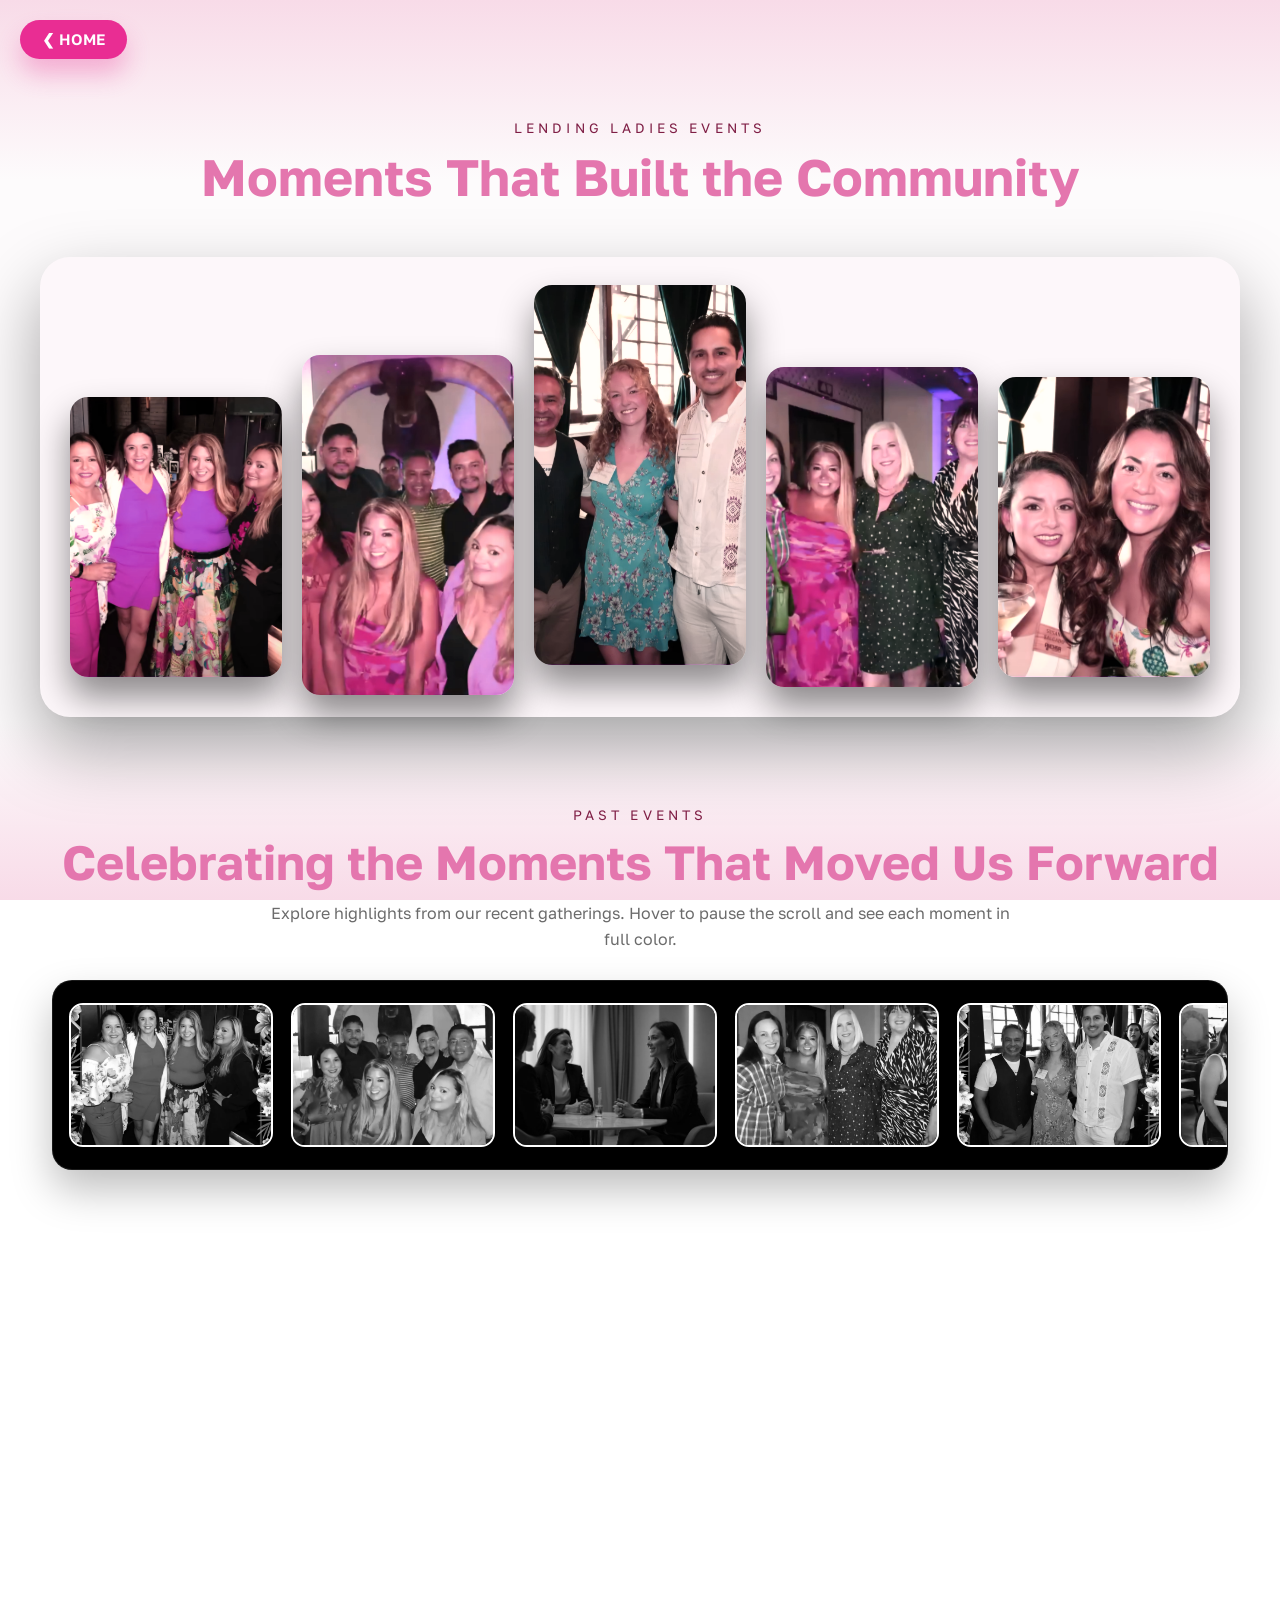
==== lending-ladies-events.html @ 07a5f084 "Actualizacion seccion tabs, logos, past events" ====
<!DOCTYPE html>
<html lang="en">
<head>
    <meta charset="UTF-8">
    <meta name="viewport" content="width=device-width, initial-scale=1.0">
    <title>Lending Ladies Events | Lending Ladies TX</title>
    <link rel="stylesheet" href="lending-ladies-events.css">
</head>
<body>
    <a href="index.html" class="back-to-home">&#10094; HOME</a>

    <main class="events-page">
        <section class="events-collage-section">
            <div class="events-collage-header">
                <p class="events-eyebrow">LENDING LADIES EVENTS</p>
                <h1>Moments That Built the Community</h1>
            </div>
            <div class="events-collage-grid">
                <figure class="collage-item">
                    <img src="img/Havana - Ima 1.jpeg" alt="Past event moment 1">
                </figure>
                <figure class="collage-item">
                    <img src="img/skyline - ima 1.jpeg" alt="Past event moment 2">
                </figure>
                <figure class="collage-item">
                    <img src="img/Havana - Ima 2.jpeg" alt="Past event moment 3">
                </figure>
                <figure class="collage-item">
                    <img src="img/skyline - ima 2.jpeg" alt="Past event moment 4">
                </figure>
                <figure class="collage-item">
                    <img src="img/Havana - Ima 3.jpeg" alt="Past event moment 5">
                </figure>
            </div>
        </section>

        <section class="past-events-section">
            <div class="past-events-header">
                <p class="events-eyebrow">PAST EVENTS</p>
                <h2>Celebrating the Moments That Moved Us Forward</h2>
                <p class="past-events-subtitle">Explore highlights from our recent gatherings. Hover to pause the scroll and see each moment in full color.</p>
            </div>
            <div class="past-events-marquee" aria-label="Past event photos">
                <div class="past-events-track-wrap">
                    <div class="past-events-track">
                        <button class="past-event-thumb" type="button" aria-expanded="false" aria-controls="past-event-details" data-title="Havana Nights" data-date="July 16, 2025 • Houston, TX" data-summary="A vibrant evening of live music, curated cocktails, and candid conversations about career growth in commercial lending." data-gallery="img/Havana - Ima 1.jpeg|img/Havana - Ima 2.jpeg|img/Havana - Ima 3.jpeg" data-alt="Havana Nights photo">
                            <img src="img/Havana - Ima 1.jpeg" alt="Havana Nights">
                        </button>
                    <button class="past-event-thumb" type="button" aria-expanded="false" aria-controls="past-event-details" data-title="Skyline Soirée" data-date="September 10, 2025 • Houston, TX" data-summary="Rooftop networking at the Esperson Speakeasy featuring bold conversations about financing innovation and resilient leadership." data-gallery="img/skyline - ima 1.jpeg|img/skyline - ima 2.jpeg|img/skyline - ima 3.jpeg" data-alt="Skyline Soiree photo">
                        <img src="img/skyline - ima 1.jpeg" alt="Skyline Soirée">
                    </button>
                    <button class="past-event-thumb" type="button" aria-expanded="false" aria-controls="past-event-details" data-title="Signature Networking" data-date="March 22, 2025 • Austin, TX" data-summary="A signature mixer that connected lenders, bankers, and real estate leaders in an intimate setting." data-gallery="img/networking-event-BP4hZBoG.jpg|img/Havana - Ima 2.jpeg|img/skyline - ima 3.jpeg" data-alt="Signature Networking photo">
                        <img src="img/networking-event-BP4hZBoG.jpg" alt="Signature Networking">
                    </button>
                    <button class="past-event-thumb" type="button" aria-expanded="false" aria-controls="past-event-details" data-title="Power Lunch" data-date="February 8, 2025 • San Antonio, TX" data-summary="An intimate lunch for referrals, mentorship, and collaborative opportunities." data-gallery="img/Havana - Ima 3.jpeg|img/skyline - ima 2.jpeg|img/networking-event-BP4hZBoG.jpg" data-alt="Power Lunch photo">
                        <img src="img/skyline - ima 2.jpeg" alt="Power Lunch">
                    </button>
                    <button class="past-event-thumb" type="button" aria-expanded="false" aria-controls="past-event-details" data-title="Community Brunch" data-date="January 18, 2025 • Dallas, TX" data-summary="A warm brunch gathering focused on community partnerships and referral growth." data-gallery="img/Havana - Ima 2.jpeg|img/skyline - ima 1.jpeg|img/Havana - Ima 1.jpeg" data-alt="Community Brunch photo">
                        <img src="img/Havana - Ima 2.jpeg" alt="Community Brunch">
                    </button>
                    <button class="past-event-thumb" type="button" aria-expanded="false" aria-controls="past-event-details" data-title="Mentorship Mixer" data-date="November 12, 2024 • Houston, TX" data-summary="An evening of mentorship, peer circles, and industry spotlights." data-gallery="img/skyline - ima 3.jpeg|img/networking-event-BP4hZBoG.jpg|img/Havana - Ima 1.jpeg" data-alt="Mentorship Mixer photo">
                        <img src="img/skyline - ima 3.jpeg" alt="Mentorship Mixer">
                    </button>
                    </div>
                    <div class="past-events-track" aria-hidden="true">
                    <button class="past-event-thumb" type="button" aria-expanded="false" aria-controls="past-event-details" data-title="Havana Nights" data-date="July 16, 2025 • Houston, TX" data-summary="A vibrant evening of live music, curated cocktails, and candid conversations about career growth in commercial lending." data-gallery="img/Havana - Ima 1.jpeg|img/Havana - Ima 2.jpeg|img/Havana - Ima 3.jpeg" data-alt="Havana Nights photo">
                        <img src="img/Havana - Ima 1.jpeg" alt="Havana Nights">
                    </button>
                    <button class="past-event-thumb" type="button" aria-expanded="false" aria-controls="past-event-details" data-title="Skyline Soirée" data-date="September 10, 2025 • Houston, TX" data-summary="Rooftop networking at the Esperson Speakeasy featuring bold conversations about financing innovation and resilient leadership." data-gallery="img/skyline - ima 1.jpeg|img/skyline - ima 2.jpeg|img/skyline - ima 3.jpeg" data-alt="Skyline Soiree photo">
                        <img src="img/skyline - ima 1.jpeg" alt="Skyline Soirée">
                    </button>
                    <button class="past-event-thumb" type="button" aria-expanded="false" aria-controls="past-event-details" data-title="Signature Networking" data-date="March 22, 2025 • Austin, TX" data-summary="A signature mixer that connected lenders, bankers, and real estate leaders in an intimate setting." data-gallery="img/networking-event-BP4hZBoG.jpg|img/Havana - Ima 2.jpeg|img/skyline - ima 3.jpeg" data-alt="Signature Networking photo">
                        <img src="img/networking-event-BP4hZBoG.jpg" alt="Signature Networking">
                    </button>
                    <button class="past-event-thumb" type="button" aria-expanded="false" aria-controls="past-event-details" data-title="Power Lunch" data-date="February 8, 2025 • San Antonio, TX" data-summary="An intimate lunch for referrals, mentorship, and collaborative opportunities." data-gallery="img/Havana - Ima 3.jpeg|img/skyline - ima 2.jpeg|img/networking-event-BP4hZBoG.jpg" data-alt="Power Lunch photo">
                        <img src="img/skyline - ima 2.jpeg" alt="Power Lunch">
                    </button>
                    <button class="past-event-thumb" type="button" aria-expanded="false" aria-controls="past-event-details" data-title="Community Brunch" data-date="January 18, 2025 • Dallas, TX" data-summary="A warm brunch gathering focused on community partnerships and referral growth." data-gallery="img/Havana - Ima 2.jpeg|img/skyline - ima 1.jpeg|img/Havana - Ima 1.jpeg" data-alt="Community Brunch photo">
                        <img src="img/Havana - Ima 2.jpeg" alt="Community Brunch">
                    </button>
                    <button class="past-event-thumb" type="button" aria-expanded="false" aria-controls="past-event-details" data-title="Mentorship Mixer" data-date="November 12, 2024 • Houston, TX" data-summary="An evening of mentorship, peer circles, and industry spotlights." data-gallery="img/skyline - ima 3.jpeg|img/networking-event-BP4hZBoG.jpg|img/Havana - Ima 1.jpeg" data-alt="Mentorship Mixer photo">
                        <img src="img/skyline - ima 3.jpeg" alt="Mentorship Mixer">
                    </button>
                    </div>
                </div>
            </div>
            <div class="past-event-details" id="past-event-details">
                <div class="past-event-details-card">
                    <button class="past-event-details-close" type="button" aria-label="Close event details">&times;</button>
                    <div class="past-event-details-header">
                        <h3 class="past-event-details-title">Havana Nights</h3>
                        <p class="past-event-details-date">July 16, 2025 • Houston, TX</p>
                    </div>
                    <p class="past-event-details-summary">
                        A vibrant evening of live music, curated cocktails, and candid conversations about career growth in commercial lending.
                    </p>
                    <div class="past-event-details-gallery"></div>
                </div>
            </div>
        </section>
    </main>

    <script>
        document.addEventListener('DOMContentLoaded', () => {
            const thumbs = document.querySelectorAll('.past-event-thumb');
            const details = document.getElementById('past-event-details');
            if (!thumbs.length || !details) return;

            const titleEl = details.querySelector('.past-event-details-title');
            const dateEl = details.querySelector('.past-event-details-date');
            const summaryEl = details.querySelector('.past-event-details-summary');
            const galleryEl = details.querySelector('.past-event-details-gallery');
            const closeBtn = details.querySelector('.past-event-details-close');

            function updateDetails(button) {
                const title = button.dataset.title || '';
                const date = button.dataset.date || '';
                const summary = button.dataset.summary || '';
                const gallery = button.dataset.gallery ? button.dataset.gallery.split('|') : [];
                const altBase = button.dataset.alt || title || 'Past event photo';

                if (titleEl) titleEl.textContent = title;
                if (dateEl) dateEl.textContent = date;
                if (summaryEl) summaryEl.textContent = summary;
                if (galleryEl) {
                    galleryEl.innerHTML = gallery
                        .map((src, index) => `<img src="${src}" alt="${altBase} ${index + 1}">`)
                        .join('');
                }
            }

            thumbs.forEach((thumb) => {
                thumb.addEventListener('click', () => {
                    const wasActive = thumb.classList.contains('is-active');
                    thumbs.forEach((btn) => {
                        btn.classList.remove('is-active');
                        btn.setAttribute('aria-expanded', 'false');
                    });

                    if (wasActive) {
                        details.classList.remove('is-open');
                        return;
                    }

                    thumb.classList.add('is-active');
                    thumb.setAttribute('aria-expanded', 'true');
                    updateDetails(thumb);
                    details.classList.add('is-open');
                });
            });

            if (closeBtn) {
                closeBtn.addEventListener('click', () => {
                    thumbs.forEach((btn) => {
                        btn.classList.remove('is-active');
                        btn.setAttribute('aria-expanded', 'false');
                    });
                    details.classList.remove('is-open');
                });
            }
        });
    </script>
</body>
</html>
---- lending-ladies-events.css ----
@import url('https://fonts.googleapis.com/css2?family=Cormorant+Garamond:ital,wght@0,400;0,700;1,400;1,700&family=Golos+Text:wght@400;500;600;700&display=swap');

* {
    box-sizing: border-box;
    margin: 0;
    padding: 0;
}

body {
    font-family: 'Golos Text', 'Cormorant Garamond', serif;
    background-color: #f9f6f7;
    background: linear-gradient(
        180deg,
        #f8dbe8 0%,
        #fdfbfc 20%,
        #fdfbfc 80%,
        #f8dbe8 100%
    );
    background-attachment: fixed;
    color: #fbe5f0;
    min-height: 100vh;
}

a {
    text-decoration: none;
}

.back-to-home {
    position: fixed;
    top: 20px;
    left: 20px;
    font-size: 0.95rem;
    font-weight: 600;
    color: #ffffff;
    background-color: #E92D93;
    padding: 10px 22px;
    border-radius: 50px;
    display: inline-flex;
    align-items: center;
    gap: 10px;
    box-shadow: 0 15px 25px rgba(233, 45, 147, 0.3);
    z-index: 10;
}

.events-page {
    padding: 120px 24px 140px;
}

.events-collage-section {
    max-width: 1200px;
    margin: 0 auto;
}

.events-collage-header {
    text-align: center;
    margin-bottom: 50px;
}

.events-eyebrow {
    letter-spacing: 0.3em;
    font-size: 0.85rem;
    text-transform: uppercase;
    color: #7f1e45;
    margin-bottom: 10px;
}

.events-collage-header h1 {
    font-family: 'Golos Text', sans-serif;
    font-size: clamp(2.2rem, 4vw, 3.4rem);
    color: #e476ae;
}

.events-collage-grid {
    display: grid;
    grid-template-columns: repeat(5, minmax(0, 1fr));
    gap: 20px;
    align-items: end;
    background: rgba(255, 202, 229, 0.08);
    border-radius: 30px;
    padding: 40px 30px;
    box-shadow: 0 30px 70px rgba(0, 0, 0, 0.35);
}

.collage-item {
    position: relative;
    border-radius: 18px;
    overflow: hidden;
    box-shadow: 0 20px 35px rgba(0, 0, 0, 0.45);
}

.collage-item img {
    width: 100%;
    height: 100%;
    object-fit: cover;
    display: block;
    filter: grayscale(0.2) sepia(0.25) hue-rotate(325deg) saturate(1.2);
}

.collage-item:nth-child(1) {
    height: 280px;
}

.collage-item:nth-child(2) {
    height: 340px;
    transform: translateY(18px);
}

.collage-item:nth-child(3) {
    height: 380px;
    transform: translateY(-12px);
}

.collage-item:nth-child(4) {
    height: 320px;
    transform: translateY(10px);
}

.collage-item:nth-child(5) {
    height: 300px;
}

@media (max-width: 980px) {
    .events-collage-grid {
        grid-template-columns: repeat(3, minmax(0, 1fr));
    }
}

@media (max-width: 720px) {
    .events-page {
        padding: 100px 18px 110px;
    }

    .events-collage-grid {
        grid-template-columns: repeat(2, minmax(0, 1fr));
        padding: 30px 20px;
    }

    .collage-item {
        transform: none;
    }
}

/* ============================================== */
/* ====== PAST EVENTS SCROLLER ====== */
/* ============================================== */
.past-events-section {
    max-width: 1200px;
    margin: 90px auto 0;
    padding: 0 12px 120px;
}

.past-events-header {
    text-align: center;
    margin-bottom: 28px;
}

.past-events-header h2 {
    font-family: 'Golos Text', sans-serif;
    color: #e476ae;
    font-size: clamp(2rem, 4vw, 3rem);
    margin: 10px 0;
}

.past-events-subtitle {
    color: #6b6b6b;
    max-width: 760px;
    margin: 0 auto;
    line-height: 1.6;
}

.past-events-marquee {
    background: #000000;
    border-radius: 20px;
    padding: 22px 16px;
    overflow: hidden;
    box-shadow: 0 20px 40px rgba(0, 0, 0, 0.25);
    border: 1px solid rgba(255, 255, 255, 0.1);
}

.past-events-track-wrap {
    display: flex;
    align-items: center;
    gap: 18px;
    width: max-content;
    animation: past-events-scroll 32s linear infinite;
}

.past-events-track {
    display: flex;
    align-items: center;
    gap: 18px;
    width: max-content;
}

.past-events-marquee:hover .past-events-track-wrap,
.past-events-marquee:focus-within .past-events-track-wrap {
    animation-play-state: paused;
}

.past-event-thumb {
    border: 2px solid #ffffff;
    background: #111111;
    border-radius: 14px;
    padding: 0;
    overflow: hidden;
    cursor: pointer;
    transition: transform 0.2s ease, box-shadow 0.2s ease;
}

.past-event-thumb img {
    display: block;
    width: 200px;
    height: 140px;
    object-fit: cover;
    filter: grayscale(1);
    transition: filter 0.25s ease;
}

.past-event-thumb:hover img,
.past-event-thumb:focus-visible img,
.past-event-thumb.is-active img {
    filter: none;
}

.past-event-thumb.is-active {
    box-shadow: 0 0 18px rgba(228, 118, 174, 0.6);
    transform: translateY(-4px);
}

.past-event-details {
    margin-top: 28px;
    opacity: 0;
    visibility: hidden;
    pointer-events: none;
}

.past-event-details.is-open {
    opacity: 1;
    visibility: visible;
    pointer-events: auto;
}

.past-event-details-card {
    background: #ffffff;
    border-radius: 18px;
    padding: 28px;
    box-shadow: 0 20px 45px rgba(15, 23, 42, 0.15);
    position: relative;
}

.past-event-details-close {
    position: absolute;
    top: 10px;
    right: 12px;
    width: 32px;
    height: 32px;
    border: none;
    border-radius: 999px;
    background: transparent;
    color: #2b2b2b;
    font-size: 1.4rem;
    line-height: 1;
    cursor: pointer;
}

.past-event-details-close:hover {
    color: #7f1e45;
}

.past-event-details-header {
    display: flex;
    flex-direction: column;
    gap: 6px;
    margin-bottom: 14px;
}

.past-event-details-title {
    font-family: 'Golos Text', sans-serif;
    color: #e476ae;
    font-size: 1.6rem;
}

.past-event-details-date {
    color: #6b6b6b;
    text-transform: uppercase;
    letter-spacing: 0.12em;
    font-size: 0.75rem;
}

.past-event-details-summary {
    color: #4a4a4a;
    line-height: 1.6;
    margin-bottom: 18px;
}

.past-event-details-gallery {
    display: grid;
    grid-template-columns: repeat(auto-fit, minmax(160px, 1fr));
    gap: 16px;
}

.past-event-details-gallery img {
    width: 100%;
    height: 150px;
    object-fit: cover;
    border-radius: 12px;
    box-shadow: 0 10px 20px rgba(0, 0, 0, 0.15);
}

@keyframes past-events-scroll {
    0% {
        transform: translateX(0);
    }
    100% {
        transform: translateX(-50%);
    }
}

@media (max-width: 720px) {
    .past-event-thumb img {
        width: 160px;
        height: 120px;
    }
}
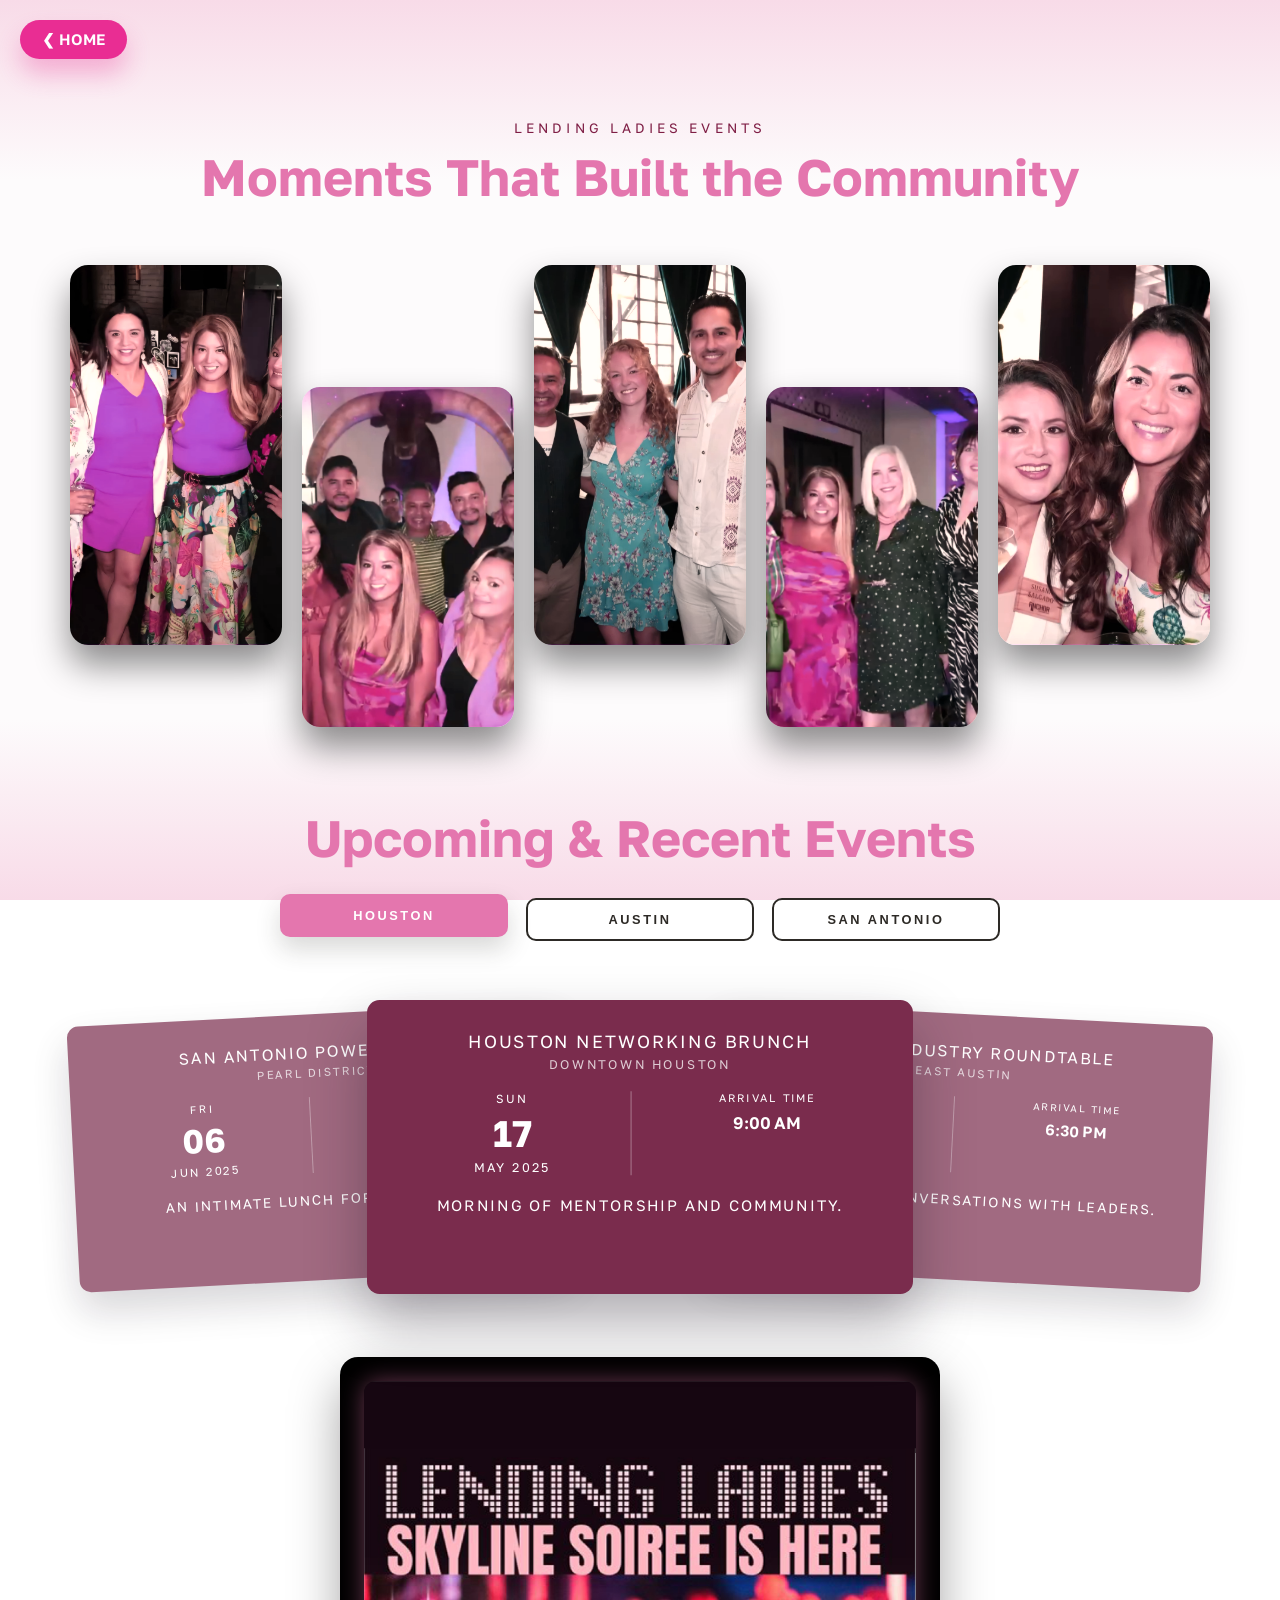
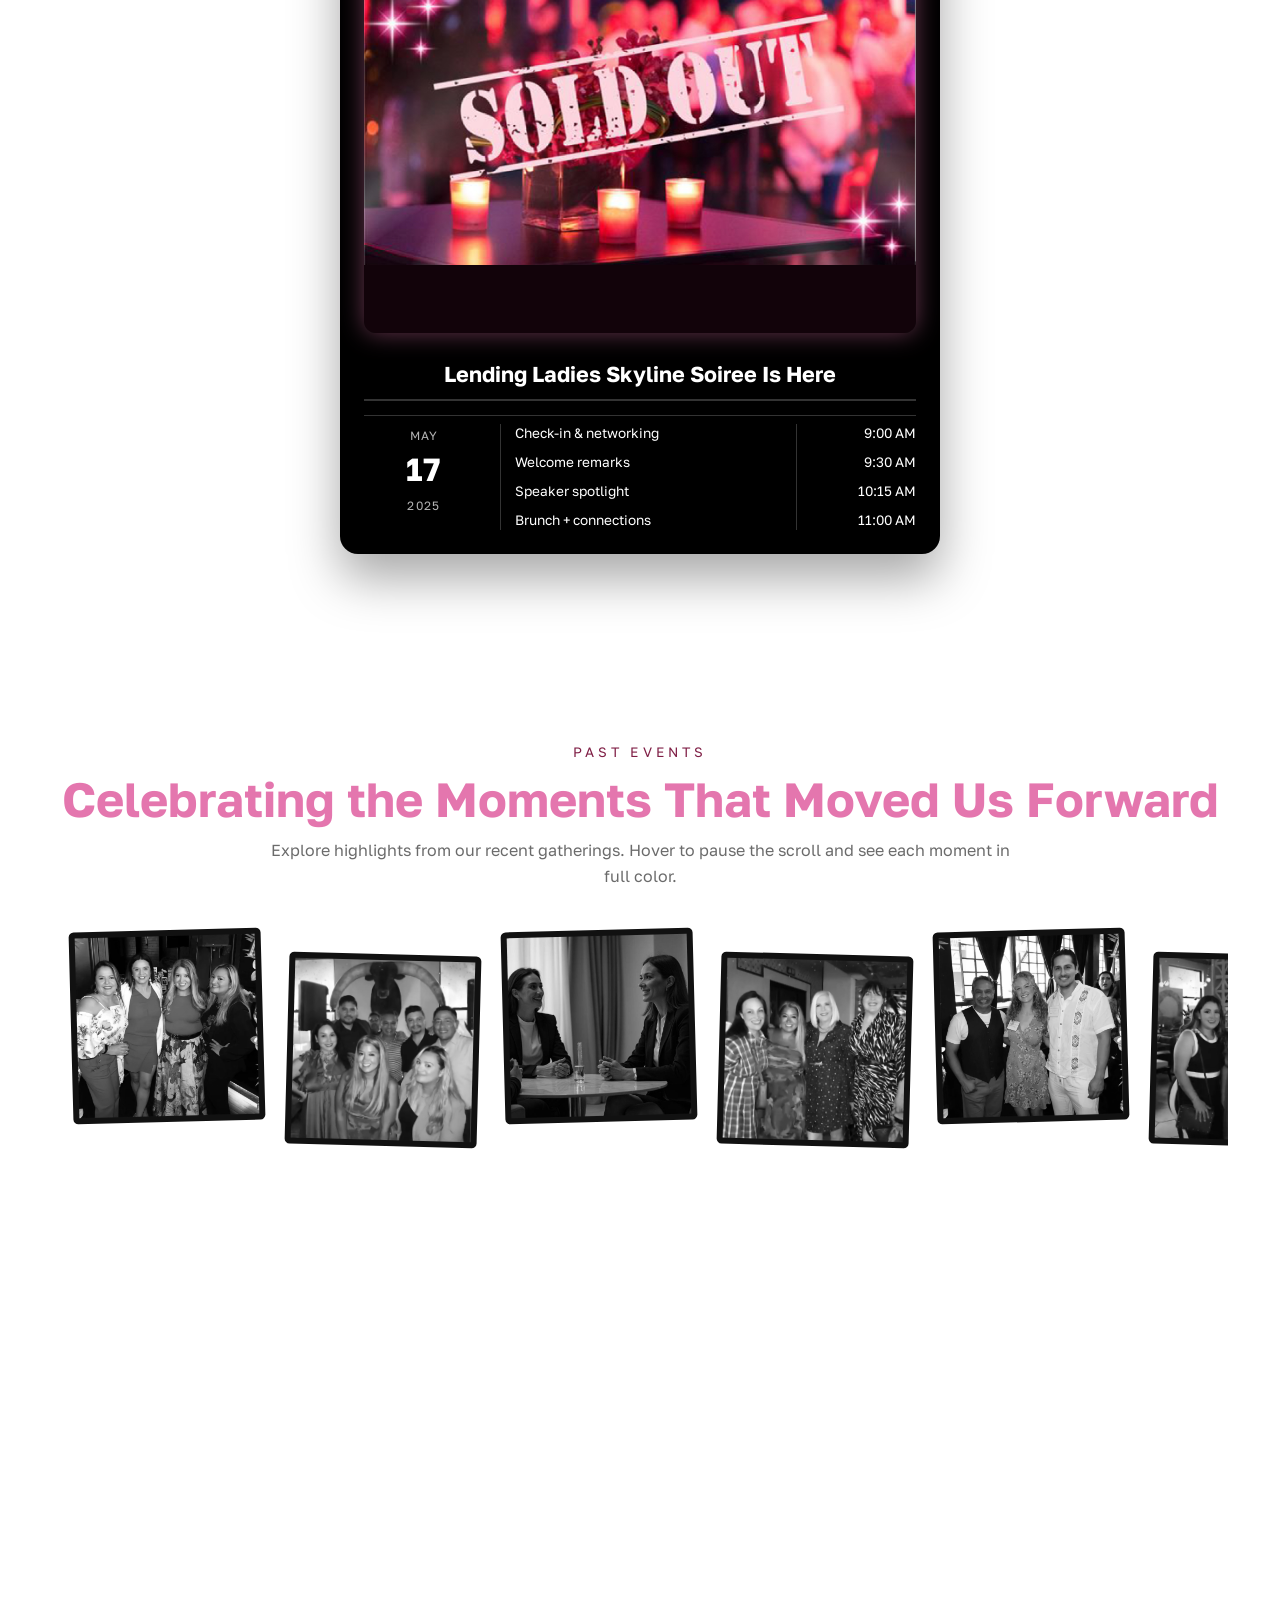
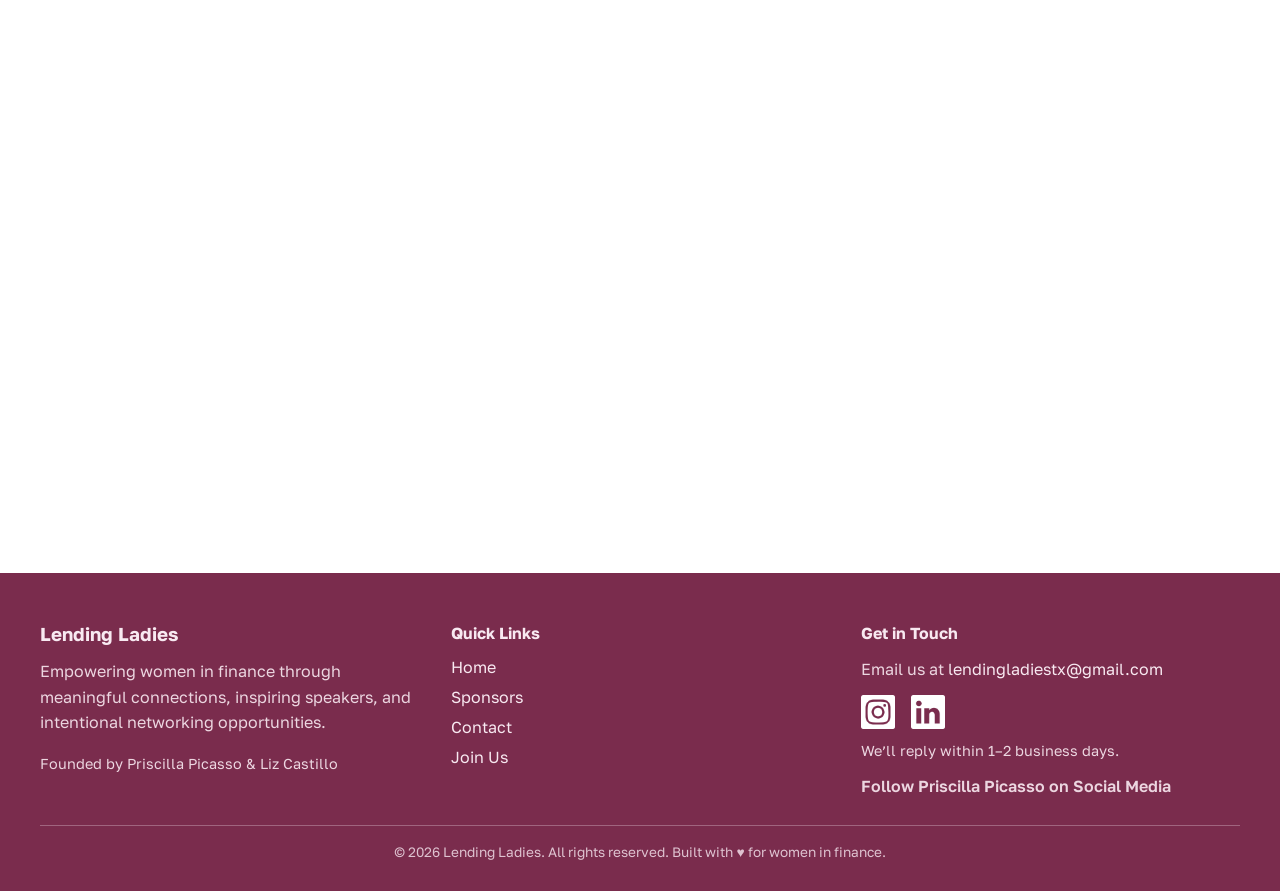
==== commit b7bd43aa: "Cambios en la pagina events" ====
--- a/lending-ladies-events.html
+++ b/lending-ladies-events.html
@@ -34,6 +34,111 @@
             </div>
         </section>
 
+        <section id="events" class="city-tabs-section">
+            <div class="city-tabs-header">
+                <h2 class="city-tabs-title">Upcoming &amp; Recent Events</h2>
+            </div>
+            <div class="city-tabs-controls" role="tablist" aria-label="City events">
+                <button class="city-tab active" type="button" role="tab" aria-selected="true" data-city="houston" data-post="img/Skyline-Soiree-Post.jpg" data-post-alt="Skyline Soiree post" data-title="Lending Ladies Skyline Soiree Is Here" data-month="MAY" data-day="17" data-year="2025" data-agenda="Check-in & networking|Welcome remarks|Speaker spotlight|Brunch + connections" data-times="9:00 AM|9:30 AM|10:15 AM|11:00 AM">Houston</button>
+                <button class="city-tab" type="button" role="tab" aria-selected="false" data-city="austin" data-post="img/Skyline-Soiree-Post.jpg" data-post-alt="Skyline Soiree post" data-title="Austin Industry Roundtable" data-month="MAY" data-day="21" data-year="2025" data-agenda="Doors open|Panel kickoff|Audience Q&A|Networking mixer" data-times="6:00 PM|6:30 PM|7:15 PM|8:00 PM">Austin</button>
+                <button class="city-tab" type="button" role="tab" aria-selected="false" data-city="san-antonio" data-post="img/Skyline-Soiree-Post.jpg" data-post-alt="Skyline Soiree post" data-title="San Antonio Power Lunch" data-month="JUN" data-day="06" data-year="2025" data-agenda="Welcome toast|Featured talk|Power lunch|Connection circle" data-times="12:00 PM|12:20 PM|12:45 PM|1:30 PM">San Antonio</button>
+            </div>
+            <div class="city-ticket-stage" aria-live="polite">
+                <div class="city-ticket-stack">
+                    <article class="city-ticket-card is-active" data-city="houston">
+                        <div class="ticket-header">
+                            <p class="ticket-venue">Houston Networking Brunch</p>
+                            <p class="ticket-address">Downtown Houston</p>
+                        </div>
+                        <div class="ticket-details">
+                            <div class="ticket-date">
+                                <p class="ticket-day">SUN</p>
+                                <p class="ticket-number">17</p>
+                                <p class="ticket-month">MAY 2025</p>
+                            </div>
+                            <div class="ticket-time">
+                                <p class="ticket-time-label">ARRIVAL TIME</p>
+                                <p class="ticket-time-value">9:00 AM</p>
+                            </div>
+                        </div>
+                        <div class="ticket-footer">
+                            <p class="ticket-title">Morning of mentorship and community.</p>
+                        </div>
+                    </article>
+                    <article class="city-ticket-card is-right" data-city="austin">
+                        <div class="ticket-header">
+                            <p class="ticket-venue">Austin Industry Roundtable</p>
+                            <p class="ticket-address">East Austin</p>
+                        </div>
+                        <div class="ticket-details">
+                            <div class="ticket-date">
+                                <p class="ticket-day">WED</p>
+                                <p class="ticket-number">21</p>
+                                <p class="ticket-month">MAY 2025</p>
+                            </div>
+                            <div class="ticket-time">
+                                <p class="ticket-time-label">ARRIVAL TIME</p>
+                                <p class="ticket-time-value">6:30 PM</p>
+                            </div>
+                        </div>
+                        <div class="ticket-footer">
+                            <p class="ticket-title">Panel-driven conversations with leaders.</p>
+                        </div>
+                    </article>
+                    <article class="city-ticket-card is-left" data-city="san-antonio">
+                        <div class="ticket-header">
+                            <p class="ticket-venue">San Antonio Power Lunch</p>
+                            <p class="ticket-address">Pearl District</p>
+                        </div>
+                        <div class="ticket-details">
+                            <div class="ticket-date">
+                                <p class="ticket-day">FRI</p>
+                                <p class="ticket-number">06</p>
+                                <p class="ticket-month">JUN 2025</p>
+                            </div>
+                            <div class="ticket-time">
+                                <p class="ticket-time-label">ARRIVAL TIME</p>
+                                <p class="ticket-time-value">12:00 PM</p>
+                            </div>
+                        </div>
+                        <div class="ticket-footer">
+                            <p class="ticket-title">An intimate lunch for referrals.</p>
+                        </div>
+                    </article>
+                </div>
+            </div>
+            <div class="city-post">
+                <div class="city-post-card">
+                    <div class="city-post-poster">
+                        <img src="img/Skyline-Soiree-Post.jpg" alt="Skyline Soiree post" class="city-post-image">
+                    </div>
+                    <div class="city-post-title-wrap">
+                        <h3 class="city-post-title">Lending Ladies Skyline Soiree Is Here</h3>
+                        <span class="city-post-divider" aria-hidden="true"></span>
+                    </div>
+                    <div class="city-post-schedule">
+                        <div class="city-post-date">
+                            <span class="city-post-month">MAY</span>
+                            <span class="city-post-day">17</span>
+                            <span class="city-post-year">2025</span>
+                        </div>
+                        <ul class="city-post-agenda">
+                            <li>Check-in &amp; networking</li>
+                            <li>Welcome remarks</li>
+                            <li>Speaker spotlight</li>
+                            <li>Brunch + connections</li>
+                        </ul>
+                        <ul class="city-post-times">
+                            <li>9:00 AM</li>
+                            <li>9:30 AM</li>
+                            <li>10:15 AM</li>
+                            <li>11:00 AM</li>
+                        </ul>
+                    </div>
+                </div>
+            </div>
+        </section>
+
         <section class="past-events-section">
             <div class="past-events-header">
                 <p class="events-eyebrow">PAST EVENTS</p>
@@ -43,42 +148,42 @@
             <div class="past-events-marquee" aria-label="Past event photos">
                 <div class="past-events-track-wrap">
                     <div class="past-events-track">
-                        <button class="past-event-thumb" type="button" aria-expanded="false" aria-controls="past-event-details" data-title="Havana Nights" data-date="July 16, 2025 • Houston, TX" data-summary="A vibrant evening of live music, curated cocktails, and candid conversations about career growth in commercial lending." data-gallery="img/Havana - Ima 1.jpeg|img/Havana - Ima 2.jpeg|img/Havana - Ima 3.jpeg" data-alt="Havana Nights photo">
+                    <button class="past-event-thumb" type="button" aria-expanded="false" aria-controls="past-event-details" data-title="Havana Nights" data-date="July 16, 2025 • Houston, TX" data-summary="A vibrant evening of live music, curated cocktails, and candid conversations about career growth in commercial lending." data-attendees="145 attendees" data-gallery="img/Havana - Ima 1.jpeg|img/Havana - Ima 2.jpeg|img/Havana - Ima 3.jpeg" data-alt="Havana Nights photo">
                             <img src="img/Havana - Ima 1.jpeg" alt="Havana Nights">
                         </button>
-                    <button class="past-event-thumb" type="button" aria-expanded="false" aria-controls="past-event-details" data-title="Skyline Soirée" data-date="September 10, 2025 • Houston, TX" data-summary="Rooftop networking at the Esperson Speakeasy featuring bold conversations about financing innovation and resilient leadership." data-gallery="img/skyline - ima 1.jpeg|img/skyline - ima 2.jpeg|img/skyline - ima 3.jpeg" data-alt="Skyline Soiree photo">
+                    <button class="past-event-thumb" type="button" aria-expanded="false" aria-controls="past-event-details" data-title="Skyline Soirée" data-date="September 10, 2025 • Houston, TX" data-summary="Rooftop networking at the Esperson Speakeasy featuring bold conversations about financing innovation and resilient leadership." data-attendees="182 attendees" data-gallery="img/skyline - ima 1.jpeg|img/skyline - ima 2.jpeg|img/skyline - ima 3.jpeg" data-alt="Skyline Soiree photo">
                         <img src="img/skyline - ima 1.jpeg" alt="Skyline Soirée">
                     </button>
-                    <button class="past-event-thumb" type="button" aria-expanded="false" aria-controls="past-event-details" data-title="Signature Networking" data-date="March 22, 2025 • Austin, TX" data-summary="A signature mixer that connected lenders, bankers, and real estate leaders in an intimate setting." data-gallery="img/networking-event-BP4hZBoG.jpg|img/Havana - Ima 2.jpeg|img/skyline - ima 3.jpeg" data-alt="Signature Networking photo">
+                    <button class="past-event-thumb" type="button" aria-expanded="false" aria-controls="past-event-details" data-title="Signature Networking" data-date="March 22, 2025 • Austin, TX" data-summary="A signature mixer that connected lenders, bankers, and real estate leaders in an intimate setting." data-attendees="96 attendees" data-gallery="img/networking-event-BP4hZBoG.jpg|img/Havana - Ima 2.jpeg|img/skyline - ima 3.jpeg" data-alt="Signature Networking photo">
                         <img src="img/networking-event-BP4hZBoG.jpg" alt="Signature Networking">
                     </button>
-                    <button class="past-event-thumb" type="button" aria-expanded="false" aria-controls="past-event-details" data-title="Power Lunch" data-date="February 8, 2025 • San Antonio, TX" data-summary="An intimate lunch for referrals, mentorship, and collaborative opportunities." data-gallery="img/Havana - Ima 3.jpeg|img/skyline - ima 2.jpeg|img/networking-event-BP4hZBoG.jpg" data-alt="Power Lunch photo">
+                    <button class="past-event-thumb" type="button" aria-expanded="false" aria-controls="past-event-details" data-title="Power Lunch" data-date="February 8, 2025 • San Antonio, TX" data-summary="An intimate lunch for referrals, mentorship, and collaborative opportunities." data-attendees="68 attendees" data-gallery="img/Havana - Ima 3.jpeg|img/skyline - ima 2.jpeg|img/networking-event-BP4hZBoG.jpg" data-alt="Power Lunch photo">
                         <img src="img/skyline - ima 2.jpeg" alt="Power Lunch">
                     </button>
-                    <button class="past-event-thumb" type="button" aria-expanded="false" aria-controls="past-event-details" data-title="Community Brunch" data-date="January 18, 2025 • Dallas, TX" data-summary="A warm brunch gathering focused on community partnerships and referral growth." data-gallery="img/Havana - Ima 2.jpeg|img/skyline - ima 1.jpeg|img/Havana - Ima 1.jpeg" data-alt="Community Brunch photo">
+                    <button class="past-event-thumb" type="button" aria-expanded="false" aria-controls="past-event-details" data-title="Community Brunch" data-date="January 18, 2025 • Dallas, TX" data-summary="A warm brunch gathering focused on community partnerships and referral growth." data-attendees="112 attendees" data-gallery="img/Havana - Ima 2.jpeg|img/skyline - ima 1.jpeg|img/Havana - Ima 1.jpeg" data-alt="Community Brunch photo">
                         <img src="img/Havana - Ima 2.jpeg" alt="Community Brunch">
                     </button>
-                    <button class="past-event-thumb" type="button" aria-expanded="false" aria-controls="past-event-details" data-title="Mentorship Mixer" data-date="November 12, 2024 • Houston, TX" data-summary="An evening of mentorship, peer circles, and industry spotlights." data-gallery="img/skyline - ima 3.jpeg|img/networking-event-BP4hZBoG.jpg|img/Havana - Ima 1.jpeg" data-alt="Mentorship Mixer photo">
+                    <button class="past-event-thumb" type="button" aria-expanded="false" aria-controls="past-event-details" data-title="Mentorship Mixer" data-date="November 12, 2024 • Houston, TX" data-summary="An evening of mentorship, peer circles, and industry spotlights." data-attendees="134 attendees" data-gallery="img/skyline - ima 3.jpeg|img/networking-event-BP4hZBoG.jpg|img/Havana - Ima 1.jpeg" data-alt="Mentorship Mixer photo">
                         <img src="img/skyline - ima 3.jpeg" alt="Mentorship Mixer">
                     </button>
                     </div>
                     <div class="past-events-track" aria-hidden="true">
-                    <button class="past-event-thumb" type="button" aria-expanded="false" aria-controls="past-event-details" data-title="Havana Nights" data-date="July 16, 2025 • Houston, TX" data-summary="A vibrant evening of live music, curated cocktails, and candid conversations about career growth in commercial lending." data-gallery="img/Havana - Ima 1.jpeg|img/Havana - Ima 2.jpeg|img/Havana - Ima 3.jpeg" data-alt="Havana Nights photo">
+                    <button class="past-event-thumb" type="button" aria-expanded="false" aria-controls="past-event-details" data-title="Havana Nights" data-date="July 16, 2025 • Houston, TX" data-summary="A vibrant evening of live music, curated cocktails, and candid conversations about career growth in commercial lending." data-attendees="145 attendees" data-gallery="img/Havana - Ima 1.jpeg|img/Havana - Ima 2.jpeg|img/Havana - Ima 3.jpeg" data-alt="Havana Nights photo">
                         <img src="img/Havana - Ima 1.jpeg" alt="Havana Nights">
                     </button>
-                    <button class="past-event-thumb" type="button" aria-expanded="false" aria-controls="past-event-details" data-title="Skyline Soirée" data-date="September 10, 2025 • Houston, TX" data-summary="Rooftop networking at the Esperson Speakeasy featuring bold conversations about financing innovation and resilient leadership." data-gallery="img/skyline - ima 1.jpeg|img/skyline - ima 2.jpeg|img/skyline - ima 3.jpeg" data-alt="Skyline Soiree photo">
+                    <button class="past-event-thumb" type="button" aria-expanded="false" aria-controls="past-event-details" data-title="Skyline Soirée" data-date="September 10, 2025 • Houston, TX" data-summary="Rooftop networking at the Esperson Speakeasy featuring bold conversations about financing innovation and resilient leadership." data-attendees="182 attendees" data-gallery="img/skyline - ima 1.jpeg|img/skyline - ima 2.jpeg|img/skyline - ima 3.jpeg" data-alt="Skyline Soiree photo">
                         <img src="img/skyline - ima 1.jpeg" alt="Skyline Soirée">
                     </button>
-                    <button class="past-event-thumb" type="button" aria-expanded="false" aria-controls="past-event-details" data-title="Signature Networking" data-date="March 22, 2025 • Austin, TX" data-summary="A signature mixer that connected lenders, bankers, and real estate leaders in an intimate setting." data-gallery="img/networking-event-BP4hZBoG.jpg|img/Havana - Ima 2.jpeg|img/skyline - ima 3.jpeg" data-alt="Signature Networking photo">
+                    <button class="past-event-thumb" type="button" aria-expanded="false" aria-controls="past-event-details" data-title="Signature Networking" data-date="March 22, 2025 • Austin, TX" data-summary="A signature mixer that connected lenders, bankers, and real estate leaders in an intimate setting." data-attendees="96 attendees" data-gallery="img/networking-event-BP4hZBoG.jpg|img/Havana - Ima 2.jpeg|img/skyline - ima 3.jpeg" data-alt="Signature Networking photo">
                         <img src="img/networking-event-BP4hZBoG.jpg" alt="Signature Networking">
                     </button>
-                    <button class="past-event-thumb" type="button" aria-expanded="false" aria-controls="past-event-details" data-title="Power Lunch" data-date="February 8, 2025 • San Antonio, TX" data-summary="An intimate lunch for referrals, mentorship, and collaborative opportunities." data-gallery="img/Havana - Ima 3.jpeg|img/skyline - ima 2.jpeg|img/networking-event-BP4hZBoG.jpg" data-alt="Power Lunch photo">
+                    <button class="past-event-thumb" type="button" aria-expanded="false" aria-controls="past-event-details" data-title="Power Lunch" data-date="February 8, 2025 • San Antonio, TX" data-summary="An intimate lunch for referrals, mentorship, and collaborative opportunities." data-attendees="68 attendees" data-gallery="img/Havana - Ima 3.jpeg|img/skyline - ima 2.jpeg|img/networking-event-BP4hZBoG.jpg" data-alt="Power Lunch photo">
                         <img src="img/skyline - ima 2.jpeg" alt="Power Lunch">
                     </button>
-                    <button class="past-event-thumb" type="button" aria-expanded="false" aria-controls="past-event-details" data-title="Community Brunch" data-date="January 18, 2025 • Dallas, TX" data-summary="A warm brunch gathering focused on community partnerships and referral growth." data-gallery="img/Havana - Ima 2.jpeg|img/skyline - ima 1.jpeg|img/Havana - Ima 1.jpeg" data-alt="Community Brunch photo">
+                    <button class="past-event-thumb" type="button" aria-expanded="false" aria-controls="past-event-details" data-title="Community Brunch" data-date="January 18, 2025 • Dallas, TX" data-summary="A warm brunch gathering focused on community partnerships and referral growth." data-attendees="112 attendees" data-gallery="img/Havana - Ima 2.jpeg|img/skyline - ima 1.jpeg|img/Havana - Ima 1.jpeg" data-alt="Community Brunch photo">
                         <img src="img/Havana - Ima 2.jpeg" alt="Community Brunch">
                     </button>
-                    <button class="past-event-thumb" type="button" aria-expanded="false" aria-controls="past-event-details" data-title="Mentorship Mixer" data-date="November 12, 2024 • Houston, TX" data-summary="An evening of mentorship, peer circles, and industry spotlights." data-gallery="img/skyline - ima 3.jpeg|img/networking-event-BP4hZBoG.jpg|img/Havana - Ima 1.jpeg" data-alt="Mentorship Mixer photo">
+                    <button class="past-event-thumb" type="button" aria-expanded="false" aria-controls="past-event-details" data-title="Mentorship Mixer" data-date="November 12, 2024 • Houston, TX" data-summary="An evening of mentorship, peer circles, and industry spotlights." data-attendees="134 attendees" data-gallery="img/skyline - ima 3.jpeg|img/networking-event-BP4hZBoG.jpg|img/Havana - Ima 1.jpeg" data-alt="Mentorship Mixer photo">
                         <img src="img/skyline - ima 3.jpeg" alt="Mentorship Mixer">
                     </button>
                     </div>
@@ -94,11 +199,55 @@
                     <p class="past-event-details-summary">
                         A vibrant evening of live music, curated cocktails, and candid conversations about career growth in commercial lending.
                     </p>
-                    <div class="past-event-details-gallery"></div>
+                    <p class="past-event-details-attendees">145 attendees</p>
+                    <div class="past-event-details-gallery">
+                        <button class="past-event-gallery-btn past-event-gallery-prev" type="button" aria-label="Previous photo">&#10094;</button>
+                        <img src="img/Havana - Ima 1.jpeg" alt="Havana Nights photo 1" class="past-event-details-image">
+                        <button class="past-event-gallery-btn past-event-gallery-next" type="button" aria-label="Next photo">&#10095;</button>
+                    </div>
                 </div>
             </div>
         </section>
     </main>
+
+    <footer class="events-footer">
+        <div class="events-footer-inner">
+            <div class="events-footer-col">
+                <h3>Lending Ladies</h3>
+                <p>
+                    Empowering women in finance through meaningful connections,
+                    inspiring speakers, and intentional networking opportunities.
+                </p>
+                <p class="events-footer-founded">Founded by Priscilla Picasso &amp; Liz Castillo</p>
+            </div>
+            <div class="events-footer-col">
+                <h4>Quick Links</h4>
+                <ul class="events-footer-links">
+                    <li><a href="index.html#hero-secondary">Home</a></li>
+                    <li><a href="index.html#sponsorship-opportunities">Sponsors</a></li>
+                    <li><a href="index.html#contact">Contact</a></li>
+                    <li><a href="index.html#formModal">Join Us</a></li>
+                </ul>
+            </div>
+            <div class="events-footer-col">
+                <h4>Get in Touch</h4>
+                <p>Email us at <a href="mailto:lendingladiestx@gmail.com">lendingladiestx@gmail.com</a></p>
+                <div class="events-footer-socials">
+                    <a href="https://www.instagram.com/pris_picasso/?hl=en" target="_blank" rel="noopener noreferrer">
+                        <img src="img/Icons-social---instagram-white.png" alt="Instagram">
+                    </a>
+                    <a href="https://www.linkedin.com/in/priscilla-picasso-7976128b/" target="_blank" rel="noopener noreferrer">
+                        <img src="img/Icons-social---LinkedIn-white.png" alt="LinkedIn">
+                    </a>
+                </div>
+                <p class="events-footer-note">We’ll reply within 1–2 business days.</p>
+                <p class="events-footer-follow">Follow Priscilla Picasso on Social Media</p>
+            </div>
+        </div>
+        <div class="events-footer-bottom">
+            <span>© 2026 Lending Ladies. All rights reserved. Built with ♥ for women in finance.</span>
+        </div>
+    </footer>
 
     <script>
         document.addEventListener('DOMContentLoaded', () => {
@@ -109,24 +258,43 @@
             const titleEl = details.querySelector('.past-event-details-title');
             const dateEl = details.querySelector('.past-event-details-date');
             const summaryEl = details.querySelector('.past-event-details-summary');
+            const attendeesEl = details.querySelector('.past-event-details-attendees');
             const galleryEl = details.querySelector('.past-event-details-gallery');
+            const galleryImg = details.querySelector('.past-event-details-image');
+            const prevBtn = details.querySelector('.past-event-gallery-prev');
+            const nextBtn = details.querySelector('.past-event-gallery-next');
             const closeBtn = details.querySelector('.past-event-details-close');
+            let galleryItems = [];
+            let galleryIndex = 0;
+            let galleryAltBase = 'Past event photo';
 
             function updateDetails(button) {
                 const title = button.dataset.title || '';
                 const date = button.dataset.date || '';
                 const summary = button.dataset.summary || '';
+                const attendees = button.dataset.attendees || '';
                 const gallery = button.dataset.gallery ? button.dataset.gallery.split('|') : [];
                 const altBase = button.dataset.alt || title || 'Past event photo';
 
                 if (titleEl) titleEl.textContent = title;
                 if (dateEl) dateEl.textContent = date;
                 if (summaryEl) summaryEl.textContent = summary;
-                if (galleryEl) {
-                    galleryEl.innerHTML = gallery
-                        .map((src, index) => `<img src="${src}" alt="${altBase} ${index + 1}">`)
-                        .join('');
-                }
+                if (attendeesEl) attendeesEl.textContent = attendees;
+
+                galleryItems = gallery;
+                galleryAltBase = altBase;
+                galleryIndex = 0;
+                if (galleryImg && galleryItems.length) {
+                    galleryImg.src = galleryItems[galleryIndex];
+                    galleryImg.alt = `${altBase} ${galleryIndex + 1}`;
+                }
+            }
+
+            function stepGallery(direction) {
+                if (!galleryItems.length || !galleryImg) return;
+                galleryIndex = (galleryIndex + direction + galleryItems.length) % galleryItems.length;
+                galleryImg.src = galleryItems[galleryIndex];
+                galleryImg.alt = `${galleryAltBase} ${galleryIndex + 1}`;
             }
 
             thumbs.forEach((thumb) => {
@@ -149,6 +317,14 @@
                 });
             });
 
+            if (prevBtn) {
+                prevBtn.addEventListener('click', () => stepGallery(-1));
+            }
+
+            if (nextBtn) {
+                nextBtn.addEventListener('click', () => stepGallery(1));
+            }
+
             if (closeBtn) {
                 closeBtn.addEventListener('click', () => {
                     thumbs.forEach((btn) => {
@@ -158,6 +334,88 @@
                     details.classList.remove('is-open');
                 });
             }
+
+            const cityTabs = document.querySelectorAll('.city-tab');
+            const cityCards = document.querySelectorAll('.city-ticket-card');
+            const cityPostImage = document.querySelector('.city-post-image');
+            const cityPostTitle = document.querySelector('.city-post-title');
+            const cityPostMonth = document.querySelector('.city-post-month');
+            const cityPostDay = document.querySelector('.city-post-day');
+            const cityPostYear = document.querySelector('.city-post-year');
+            const cityPostAgenda = document.querySelector('.city-post-agenda');
+            const cityPostTimes = document.querySelector('.city-post-times');
+            const cityOrder = Array.from(cityTabs).map(tab => tab.dataset.city);
+
+            function setActiveCity(city) {
+                const activeTab = document.querySelector(`.city-tab[data-city="${city}"]`);
+                const postImage = activeTab ? activeTab.dataset.post : '';
+                const postAlt = activeTab ? activeTab.dataset.postAlt : '';
+                const postTitle = activeTab ? activeTab.dataset.title : '';
+                const postMonth = activeTab ? activeTab.dataset.month : '';
+                const postDay = activeTab ? activeTab.dataset.day : '';
+                const postYear = activeTab ? activeTab.dataset.year : '';
+                const postAgenda = activeTab ? activeTab.dataset.agenda : '';
+                const postTimes = activeTab ? activeTab.dataset.times : '';
+                const activeIndex = cityOrder.indexOf(city);
+                const leftIndex = (activeIndex - 1 + cityOrder.length) % cityOrder.length;
+                const rightIndex = (activeIndex + 1) % cityOrder.length;
+
+                cityTabs.forEach(tab => {
+                    const isActive = tab.dataset.city === city;
+                    tab.classList.toggle('active', isActive);
+                    tab.setAttribute('aria-selected', isActive ? 'true' : 'false');
+                });
+
+                cityCards.forEach(card => {
+                    const cardCity = card.dataset.city;
+                    card.classList.toggle('is-active', cardCity === cityOrder[activeIndex]);
+                    card.classList.toggle('is-left', cardCity === cityOrder[leftIndex]);
+                    card.classList.toggle('is-right', cardCity === cityOrder[rightIndex]);
+                });
+
+                if (cityPostImage && postImage) {
+                    cityPostImage.src = postImage;
+                    cityPostImage.alt = postAlt;
+                }
+
+                if (cityPostTitle && postTitle) {
+                    cityPostTitle.textContent = postTitle;
+                }
+
+                if (cityPostMonth && postMonth) {
+                    cityPostMonth.textContent = postMonth;
+                }
+
+                if (cityPostDay && postDay) {
+                    cityPostDay.textContent = postDay;
+                }
+
+                if (cityPostYear && postYear) {
+                    cityPostYear.textContent = postYear;
+                }
+
+                if (cityPostAgenda && postAgenda) {
+                    cityPostAgenda.innerHTML = postAgenda.split('|').map(item => `<li>${item}</li>`).join('');
+                }
+
+                if (cityPostTimes && postTimes) {
+                    cityPostTimes.innerHTML = postTimes.split('|').map(item => `<li>${item}</li>`).join('');
+                }
+            }
+
+            if (cityTabs.length) {
+                cityTabs.forEach(tab => {
+                    tab.addEventListener('click', () => {
+                        setActiveCity(tab.dataset.city);
+                    });
+                });
+                cityCards.forEach(card => {
+                    card.addEventListener('click', () => {
+                        setActiveCity(card.dataset.city);
+                    });
+                });
+                setActiveCity(cityTabs[0].dataset.city);
+            }
         });
     </script>
 </body>
--- a/lending-ladies-events.css
+++ b/lending-ladies-events.css
@@ -19,6 +19,8 @@
     background-attachment: fixed;
     color: #fbe5f0;
     min-height: 100vh;
+    display: flex;
+    flex-direction: column;
 }
 
 a {
@@ -44,6 +46,7 @@
 
 .events-page {
     padding: 120px 24px 140px;
+    flex: 1;
 }
 
 .events-collage-section {
@@ -70,15 +73,343 @@
     color: #e476ae;
 }
 
+/* ============================================== */
+/* ====== UPCOMING & RECENT EVENTS ====== */
+/* ============================================== */
+.city-tabs-section {
+    background: transparent;
+    padding: 80px 20px 100px;
+}
+
+.city-tabs-header {
+    max-width: 900px;
+    margin: 0 auto 30px;
+    text-align: center;
+}
+
+.city-tabs-title {
+    font-size: clamp(2.2rem, 4vw, 3.2rem);
+    margin: 10px 0 0;
+    font-family: 'Golos Text', sans-serif;
+    color: #e476ae;
+}
+
+.city-tabs-controls {
+    display: grid;
+    grid-template-columns: repeat(3, minmax(0, 1fr));
+    gap: 18px;
+    max-width: 720px;
+    margin: 0 auto 36px;
+}
+
+.city-tab {
+    border: 2px solid #2d2a26;
+    border-radius: 10px;
+    padding: 12px 16px;
+    background: #ffffff;
+    color: #2d2a26;
+    font-size: 0.8rem;
+    letter-spacing: 0.2em;
+    text-transform: uppercase;
+    font-weight: 700;
+    cursor: pointer;
+    transition: transform 0.25s ease, box-shadow 0.25s ease;
+}
+
+.city-tab.active {
+    transform: translateY(-4px);
+    box-shadow: 0 12px 24px rgba(45, 42, 38, 0.18);
+    background: #e476ae;
+    color: #ffffff;
+    border: none;
+}
+
+.city-ticket-stage {
+    max-width: 1400px;
+    margin: 0 auto 40px;
+    position: relative;
+    padding: 10px;
+}
+
+.city-ticket-stack {
+    position: relative;
+    height: 320px;
+    display: flex;
+    align-items: center;
+    justify-content: center;
+}
+
+.city-ticket-card {
+    position: absolute;
+    width: min(520px, 94vw);
+    background: #7A2C4D;
+    color: #ffffff;
+    border-radius: 12px;
+    box-shadow: 0 20px 40px rgba(28, 20, 34, 0.25);
+    padding: 30px 26px;
+    min-height: 280px;
+    text-align: center;
+    transition: transform 0.35s ease, opacity 0.35s ease, box-shadow 0.35s ease;
+    opacity: 0.7;
+}
+
+.city-ticket-card.is-active {
+    transform: translateX(0) scale(1.05);
+    z-index: 3;
+    opacity: 1;
+    box-shadow: 0 28px 55px rgba(28, 20, 34, 0.35);
+}
+
+.city-ticket-card.is-left {
+    transform: translateX(-320px) scale(0.95) rotate(-3deg);
+    z-index: 1;
+}
+
+.city-ticket-card.is-right {
+    transform: translateX(320px) scale(0.95) rotate(3deg);
+    z-index: 1;
+}
+
+.ticket-header {
+    margin-bottom: 18px;
+}
+
+.ticket-venue {
+    font-size: 1.05rem;
+    letter-spacing: 0.12em;
+    text-transform: uppercase;
+    margin-bottom: 4px;
+}
+
+.ticket-address {
+    font-size: 0.75rem;
+    letter-spacing: 0.18em;
+    text-transform: uppercase;
+    opacity: 0.75;
+}
+
+.ticket-details {
+    display: grid;
+    grid-template-columns: 1fr 1fr;
+    gap: 16px;
+    margin-bottom: 20px;
+}
+
+.ticket-date {
+    border-right: 1px solid rgba(255, 255, 255, 0.35);
+}
+
+.ticket-day {
+    letter-spacing: 0.22em;
+    font-size: 0.7rem;
+    text-transform: uppercase;
+    margin-bottom: 6px;
+}
+
+.ticket-number {
+    font-size: 2.2rem;
+    font-weight: 700;
+    margin-bottom: 4px;
+}
+
+.ticket-month {
+    font-size: 0.75rem;
+    letter-spacing: 0.18em;
+    text-transform: uppercase;
+}
+
+.ticket-time-label {
+    font-size: 0.65rem;
+    letter-spacing: 0.18em;
+    text-transform: uppercase;
+    margin-bottom: 8px;
+}
+
+.ticket-time-value {
+    font-size: 1rem;
+    font-weight: 600;
+}
+
+.ticket-title {
+    font-size: 0.9rem;
+    letter-spacing: 0.12em;
+    text-transform: uppercase;
+}
+
+.city-post {
+    max-width: 720px;
+    margin: 0 auto;
+    display: flex;
+    justify-content: center;
+}
+
+.city-post-card {
+    width: min(600px, 94vw);
+    background: #000000;
+    border-radius: 18px;
+    padding: 24px;
+    box-shadow: 0 24px 50px rgba(0, 0, 0, 0.35);
+}
+
+.city-post-poster {
+    border-radius: 12px;
+    overflow: hidden;
+    background: #111111;
+    box-shadow: 0 0 24px rgba(228, 118, 174, 0.45);
+}
+
+.city-post-image {
+    width: 100%;
+    display: block;
+    object-fit: cover;
+    aspect-ratio: 1 / 1;
+}
+
+.city-post-title-wrap {
+    margin: 28px 0 14px;
+    text-align: center;
+}
+
+.city-post-title {
+    font-size: 1.35rem;
+    color: #ffffff;
+    font-family: 'Golos Text', sans-serif;
+}
+
+.city-post-divider {
+    display: block;
+    height: 2px;
+    width: 100%;
+    margin-top: 12px;
+    background: rgba(255, 255, 255, 0.2);
+}
+
+.city-post-schedule {
+    display: grid;
+    grid-template-columns: 120px 1fr 120px;
+    gap: 16px;
+    padding-top: 8px;
+    border-top: 1px solid rgba(255, 255, 255, 0.2);
+    color: #ffffff;
+    font-family: 'Golos Text', sans-serif;
+}
+
+.city-post-date {
+    text-align: center;
+    text-transform: uppercase;
+    letter-spacing: 0.08em;
+    color: rgba(255, 255, 255, 0.7);
+}
+
+.city-post-month {
+    font-size: 0.75rem;
+}
+
+.city-post-day {
+    display: block;
+    font-size: 2rem;
+    font-weight: 700;
+    color: #ffffff;
+    margin: 6px 0;
+}
+
+.city-post-year {
+    font-size: 0.75rem;
+}
+
+.city-post-agenda,
+.city-post-times {
+    list-style: none;
+    padding: 0;
+    margin: 0;
+    display: grid;
+    gap: 10px;
+    font-size: 0.85rem;
+    line-height: 1.4;
+}
+
+.city-post-agenda {
+    border-left: 1px solid rgba(255, 255, 255, 0.2);
+    padding-left: 14px;
+}
+
+.city-post-times {
+    text-align: right;
+    border-left: 1px solid rgba(255, 255, 255, 0.2);
+    padding-left: 14px;
+}
+
+@media (max-width: 900px) {
+    .city-ticket-card.is-left {
+        transform: translateX(-150px) scale(0.95);
+    }
+
+    .city-ticket-card.is-right {
+        transform: translateX(150px) scale(0.95);
+    }
+}
+
+@media (max-width: 700px) {
+    .city-tabs-controls {
+        grid-template-columns: 1fr;
+    }
+
+    .city-ticket-stack {
+        height: auto;
+    }
+
+    .city-ticket-card {
+        display: none;
+        position: static;
+        margin: 0 auto 16px;
+        transform: none;
+        opacity: 1;
+    }
+
+    .city-ticket-card.is-left,
+    .city-ticket-card.is-right,
+    .city-ticket-card.is-active {
+        transform: none;
+        z-index: 1;
+    }
+
+    .city-ticket-card.is-active {
+        display: block;
+    }
+
+    .city-post-schedule {
+        grid-template-columns: 1fr;
+        text-align: left;
+    }
+
+    .city-post-date {
+        text-align: left;
+        display: grid;
+        grid-template-columns: auto auto auto;
+        gap: 10px;
+        align-items: baseline;
+    }
+
+    .city-post-agenda,
+    .city-post-times {
+        border-left: none;
+        padding-left: 0;
+    }
+
+    .city-post-times {
+        text-align: left;
+    }
+}
+
 .events-collage-grid {
     display: grid;
     grid-template-columns: repeat(5, minmax(0, 1fr));
     gap: 20px;
-    align-items: end;
-    background: rgba(255, 202, 229, 0.08);
-    border-radius: 30px;
+    align-items: center;
     padding: 40px 30px;
-    box-shadow: 0 30px 70px rgba(0, 0, 0, 0.35);
+    background: transparent;
+    border-radius: 0;
+    box-shadow: none;
 }
 
 .collage-item {
@@ -97,26 +428,28 @@
 }
 
 .collage-item:nth-child(1) {
-    height: 280px;
+    height: 380px;
+    transform: translateY(-32px);
 }
 
 .collage-item:nth-child(2) {
     height: 340px;
-    transform: translateY(18px);
+    transform: translateY(70px);
 }
 
 .collage-item:nth-child(3) {
     height: 380px;
-    transform: translateY(-12px);
+    transform: translateY(-32px);
 }
 
 .collage-item:nth-child(4) {
-    height: 320px;
-    transform: translateY(10px);
+    height: 340px;
+    transform: translateY(70px);
 }
 
 .collage-item:nth-child(5) {
-    height: 300px;
+    height: 380px;
+    transform: translateY(-32px);
 }
 
 @media (max-width: 980px) {
@@ -169,12 +502,12 @@
 }
 
 .past-events-marquee {
-    background: #000000;
-    border-radius: 20px;
+    background: transparent;
+    border-radius: 0;
     padding: 22px 16px;
     overflow: hidden;
-    box-shadow: 0 20px 40px rgba(0, 0, 0, 0.25);
-    border: 1px solid rgba(255, 255, 255, 0.1);
+    box-shadow: none;
+    border: 0;
 }
 
 .past-events-track-wrap {
@@ -198,10 +531,10 @@
 }
 
 .past-event-thumb {
-    border: 2px solid #ffffff;
+    border: 3px solid #ffffff;
     background: #111111;
-    border-radius: 14px;
-    padding: 0;
+    border-radius: 8px;
+    padding: 6px;
     overflow: hidden;
     cursor: pointer;
     transition: transform 0.2s ease, box-shadow 0.2s ease;
@@ -209,11 +542,19 @@
 
 .past-event-thumb img {
     display: block;
-    width: 200px;
-    height: 140px;
+    width: 180px;
+    height: 180px;
     object-fit: cover;
     filter: grayscale(1);
     transition: filter 0.25s ease;
+}
+
+.past-event-thumb:nth-child(odd) {
+    transform: translateY(-12px) rotate(-1.5deg);
+}
+
+.past-event-thumb:nth-child(even) {
+    transform: translateY(12px) rotate(1.5deg);
 }
 
 .past-event-thumb:hover img,
@@ -293,18 +634,132 @@
     margin-bottom: 18px;
 }
 
+.past-event-details-attendees {
+    margin: 16px 0 0;
+    font-weight: 600;
+    letter-spacing: 0.06em;
+    text-transform: uppercase;
+    color: #7f1e45;
+}
+
 .past-event-details-gallery {
+    margin-top: 20px;
     display: grid;
-    grid-template-columns: repeat(auto-fit, minmax(160px, 1fr));
+    grid-template-columns: 44px minmax(0, 1fr) 44px;
+    align-items: center;
+    gap: 12px;
+}
+
+.past-event-details-image {
+    width: 100%;
+    max-height: 520px;
+    object-fit: cover;
+    border-radius: 16px;
+    display: block;
+    background: #111111;
+    box-shadow: 0 16px 30px rgba(0, 0, 0, 0.18);
+}
+
+.past-event-gallery-btn {
+    border: none;
+    background: #ffffff;
+    color: #2d2a26;
+    width: 44px;
+    height: 44px;
+    border-radius: 50%;
+    cursor: pointer;
+    font-size: 1.4rem;
+    box-shadow: 0 10px 24px rgba(45, 42, 38, 0.18);
+    transition: transform 0.2s ease, box-shadow 0.2s ease;
+}
+
+.past-event-gallery-btn:hover,
+.past-event-gallery-btn:focus-visible {
+    transform: translateY(-2px);
+    box-shadow: 0 16px 30px rgba(45, 42, 38, 0.25);
+}
+
+/* ============================================== */
+/* ====== EVENTS FOOTER ====== */
+/* ============================================== */
+.events-footer {
+    background: #7a2c4d;
+    color: #f8e9f1;
+    padding: 50px 24px 30px;
+}
+
+.events-footer-inner {
+    max-width: 1200px;
+    margin: 0 auto;
+    display: grid;
+    grid-template-columns: repeat(3, minmax(0, 1fr));
+    gap: 32px;
+}
+
+.events-footer h3,
+.events-footer h4 {
+    margin-bottom: 14px;
+    font-weight: 700;
+}
+
+.events-footer p {
+    color: rgba(248, 233, 241, 0.9);
+    line-height: 1.6;
+}
+
+.events-footer-founded {
+    margin-top: 16px;
+    font-size: 0.9rem;
+}
+
+.events-footer-links {
+    list-style: none;
+    padding: 0;
+    margin: 0;
+    display: grid;
+    gap: 10px;
+}
+
+.events-footer-links a,
+.events-footer a {
+    color: #f8e9f1;
+}
+
+.events-footer-links a:hover,
+.events-footer a:hover {
+    color: #ffffff;
+}
+
+.events-footer-socials {
+    display: flex;
     gap: 16px;
-}
-
-.past-event-details-gallery img {
-    width: 100%;
-    height: 150px;
-    object-fit: cover;
-    border-radius: 12px;
-    box-shadow: 0 10px 20px rgba(0, 0, 0, 0.15);
+    margin: 12px 0 10px;
+}
+
+.events-footer-socials img {
+    width: 34px;
+    height: 34px;
+    display: block;
+}
+
+.events-footer-note {
+    margin-top: 10px;
+    font-size: 0.9rem;
+}
+
+.events-footer-follow {
+    margin-top: 12px;
+    font-weight: 600;
+}
+
+.events-footer-bottom {
+    max-width: 1200px;
+    margin: 26px auto 0;
+    padding-top: 18px;
+    border-top: 1px solid rgba(248, 233, 241, 0.3);
+    text-align: center;
+    font-size: 0.85rem;
+    color: rgba(248, 233, 241, 0.8);
 }
 
 @keyframes past-events-scroll {
@@ -318,7 +773,27 @@
 
 @media (max-width: 720px) {
     .past-event-thumb img {
-        width: 160px;
-        height: 120px;
-    }
-}
+        width: 140px;
+        height: 140px;
+    }
+
+    .past-event-details-gallery {
+        grid-template-columns: 1fr;
+    }
+
+    .past-event-gallery-btn {
+        width: 38px;
+        height: 38px;
+        font-size: 1.1rem;
+        justify-self: center;
+    }
+
+    .events-footer-inner {
+        grid-template-columns: 1fr;
+        text-align: center;
+    }
+
+    .events-footer-socials {
+        justify-content: center;
+    }
+}
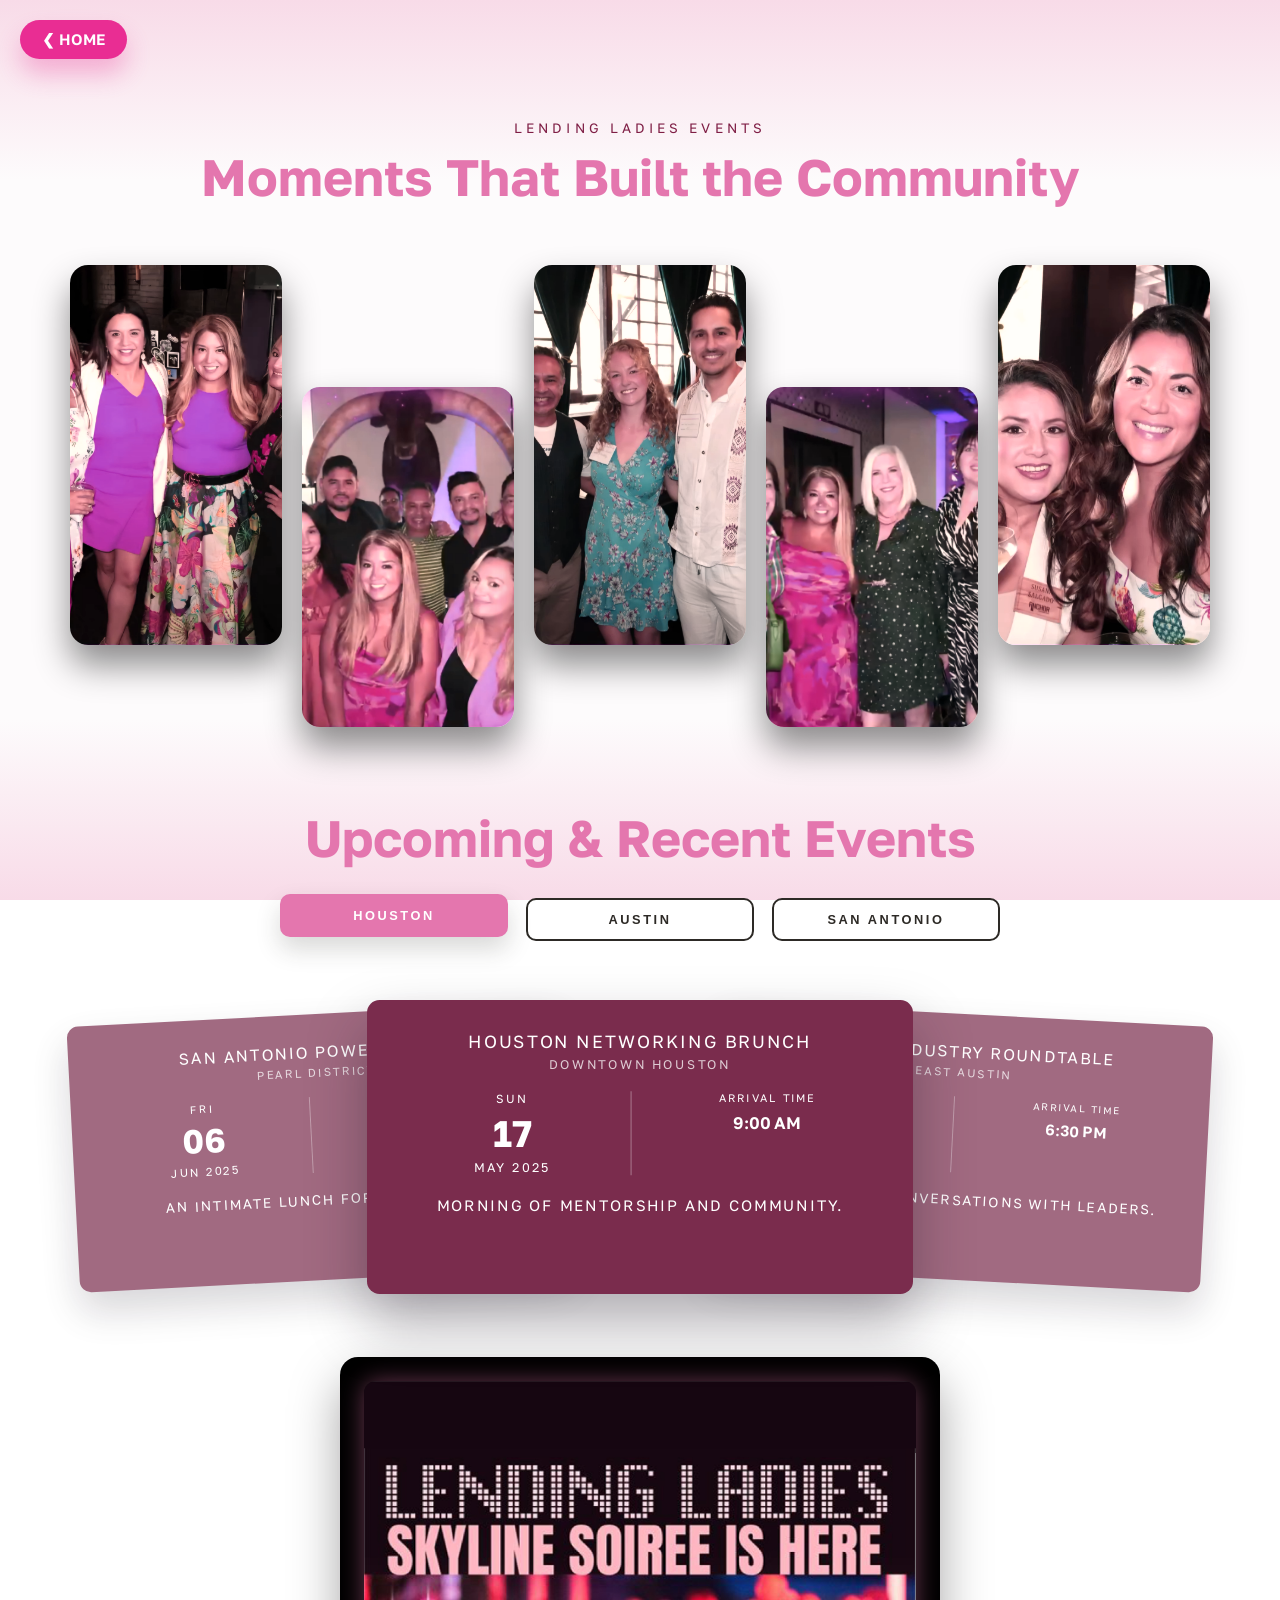
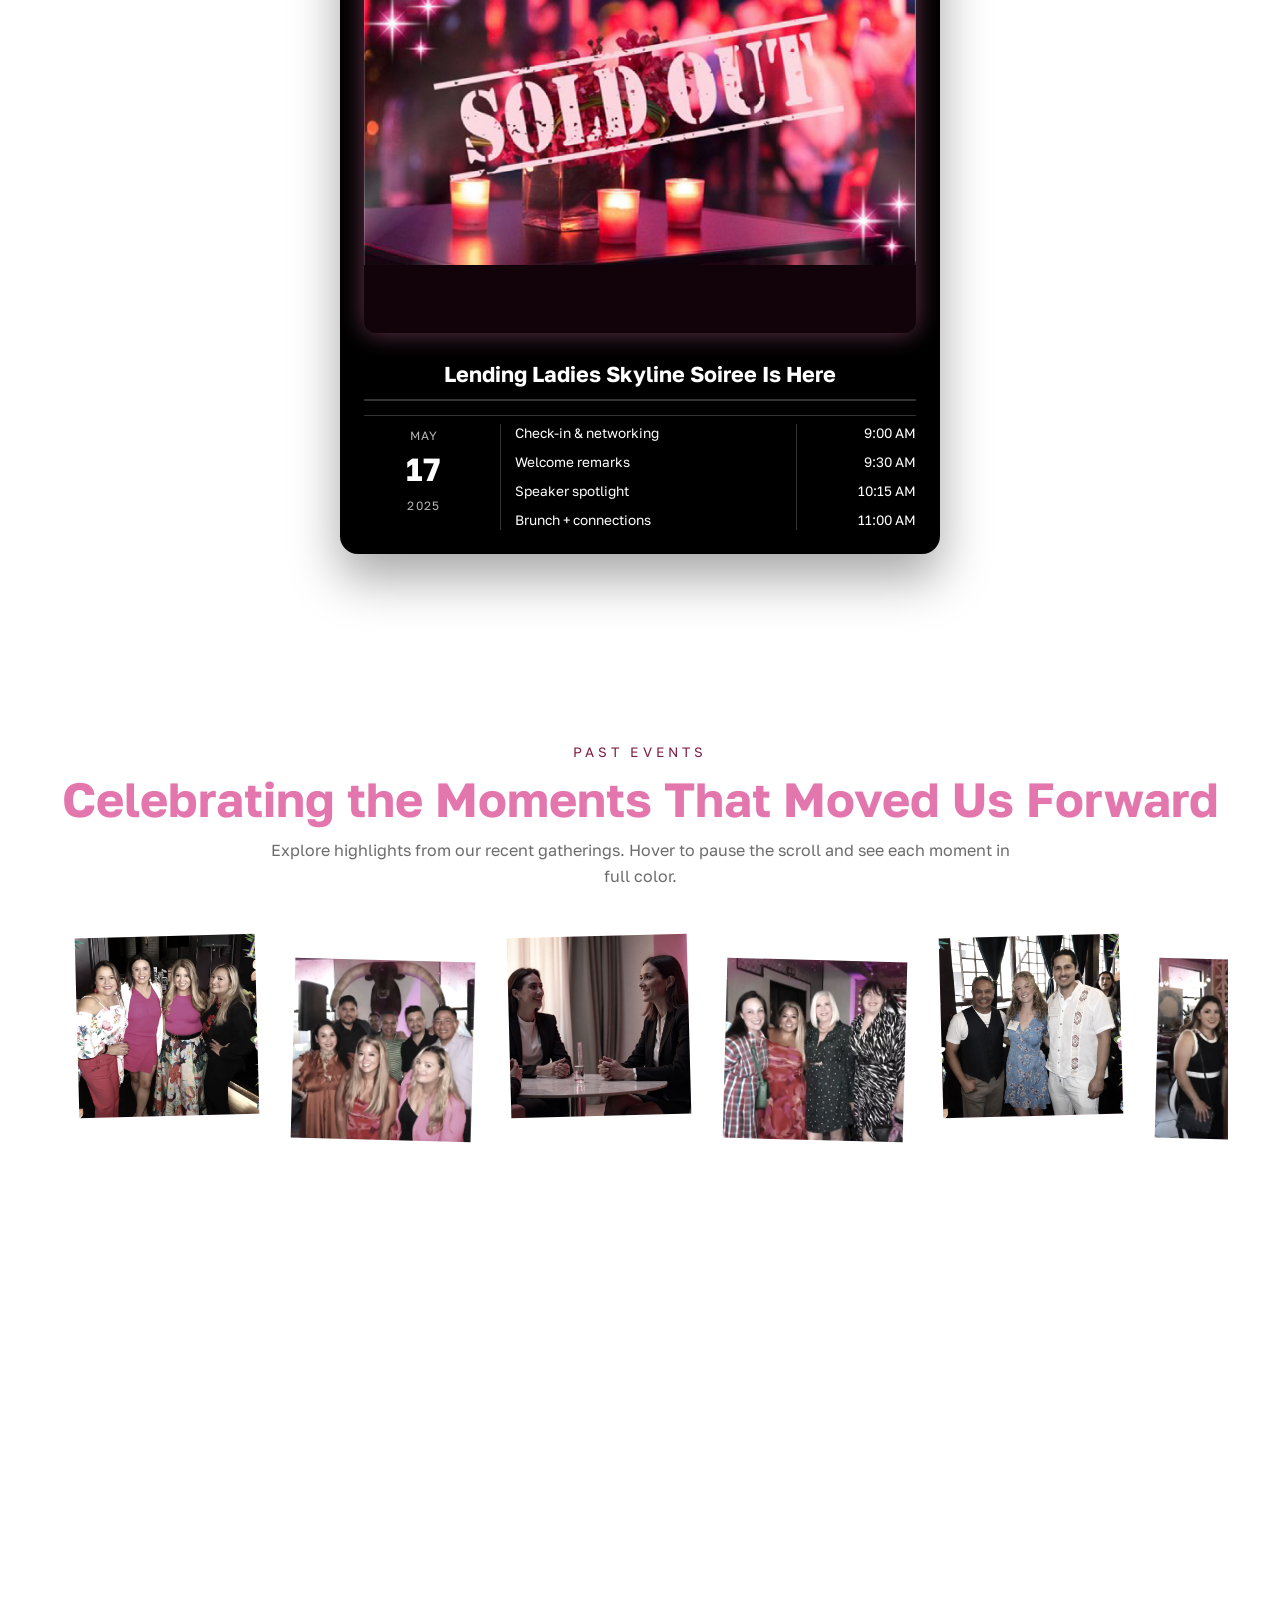
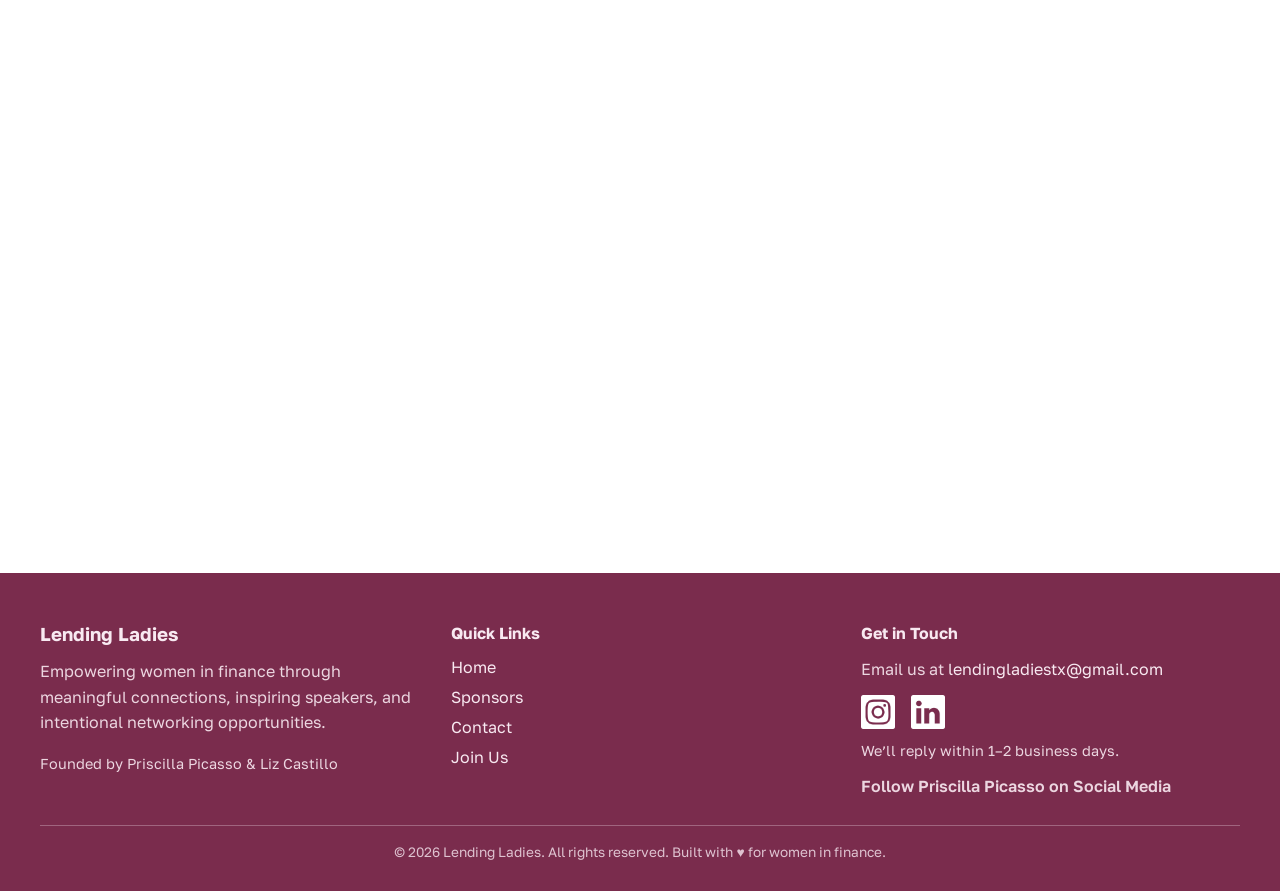
==== commit af22ed0f: "Ordenar y renombrar secciones" ====
--- a/lending-ladies-events.html
+++ b/lending-ladies-events.html
@@ -5,6 +5,7 @@
     <meta name="viewport" content="width=device-width, initial-scale=1.0">
     <title>Lending Ladies Events | Lending Ladies TX</title>
     <link rel="stylesheet" href="lending-ladies-events.css">
+    <script src="https://www.google.com/recaptcha/api.js?onload=onRecaptchaLoad&render=explicit" async defer></script>
 </head>
 <body>
     <a href="index.html" class="back-to-home">&#10094; HOME</a>
@@ -223,10 +224,10 @@
             <div class="events-footer-col">
                 <h4>Quick Links</h4>
                 <ul class="events-footer-links">
-                    <li><a href="index.html#hero-secondary">Home</a></li>
+                    <li><a href="index.html#hero">Home</a></li>
                     <li><a href="index.html#sponsorship-opportunities">Sponsors</a></li>
                     <li><a href="index.html#contact">Contact</a></li>
-                    <li><a href="index.html#formModal">Join Us</a></li>
+                    <li><a href="#formModal">Join Us</a></li>
                 </ul>
             </div>
             <div class="events-footer-col">
@@ -248,6 +249,42 @@
             <span>© 2026 Lending Ladies. All rights reserved. Built with ♥ for women in finance.</span>
         </div>
     </footer>
+
+    <div id="formModal" class="modal">
+        <div class="modal-content form-modal-content">
+            <span class="close-btn">&times;</span>
+            <h2 class="form-main-title">JOIN OUR EMAIL LIST</h2>
+
+            <form id="joinForm" action="https://formspree.io/f/mwvvpvlb" method="POST">
+                <div class="form-group">
+                    <label for="fname">First Name:</label>
+                    <input type="text" id="fname" name="firstname" placeholder="Enter your first name" required>
+                </div>
+
+                <div class="form-group">
+                    <label for="lname">Last Name:</label>
+                    <input type="text" id="lname" name="lastname" placeholder="Enter your last name" required>
+                </div>
+
+                <div class="form-group">
+                    <label for="email">Email Address:</label>
+                    <input type="email" id="email" name="email" placeholder="Enter your email address" required>
+                </div>
+
+                <div class="form-group">
+                    <label for="tel">Telephone: (Optional)</label>
+                    <input type="tel" id="tel" name="telephone" placeholder="Enter your phone number">
+                </div>
+
+                <div class="form-group">
+                    <div id="recaptcha-join" class="recaptcha-container g-recaptcha"></div>
+                </div>
+
+                <button type="submit" class="btn-subscribe">Subscribe</button>
+                <p class="form-status" role="status" aria-live="polite"></p>
+            </form>
+        </div>
+    </div>
 
     <script>
         document.addEventListener('DOMContentLoaded', () => {
@@ -267,6 +304,120 @@
             let galleryItems = [];
             let galleryIndex = 0;
             let galleryAltBase = 'Past event photo';
+
+            const formModal = document.getElementById('formModal');
+            const closeButtons = document.querySelectorAll('.close-btn');
+            const joinLinks = document.querySelectorAll('a[href="#formModal"]');
+            const joinForm = document.getElementById('joinForm');
+            const recaptchaContainer = document.querySelector('.recaptcha-container');
+
+            function openFormModal() {
+                if (formModal) {
+                    formModal.style.display = 'flex';
+                }
+            }
+
+            function closeModal() {
+                if (formModal) {
+                    formModal.style.display = 'none';
+                }
+            }
+
+            joinLinks.forEach(link => {
+                link.addEventListener('click', (event) => {
+                    event.preventDefault();
+                    openFormModal();
+                });
+            });
+
+            closeButtons.forEach(button => {
+                button.addEventListener('click', closeModal);
+            });
+
+            window.addEventListener('click', (event) => {
+                if (event.target === formModal) {
+                    closeModal();
+                }
+            });
+
+            if (location.hash === '#formModal') {
+                openFormModal();
+            }
+
+            if (recaptchaContainer) {
+                window.onRecaptchaLoad = function() {
+                    const isLocalhost = location.hostname === 'localhost' || location.hostname === '127.0.0.1';
+                    const siteKey = isLocalhost
+                        ? '6LeIxAcTAAAAAJcZVRqyHh71UMIEGNQ_MXjiZKhI'
+                        : '6LfBrkosAAAAANnUG1DuVIYqNGfOCyyEprRYxT45';
+                    const widgetId = grecaptcha.render(recaptchaContainer, { sitekey: siteKey });
+                    recaptchaContainer.dataset.widgetId = widgetId;
+                };
+            }
+
+            if (joinForm) {
+                joinForm.addEventListener('submit', async function(event) {
+                    if (recaptchaContainer) {
+                        if (typeof grecaptcha === 'undefined') {
+                            event.preventDefault();
+                            return;
+                        }
+                        const widgetId = recaptchaContainer.dataset.widgetId
+                            ? Number(recaptchaContainer.dataset.widgetId)
+                            : null;
+                        const token = widgetId !== null ? grecaptcha.getResponse(widgetId) : '';
+                        if (!token) {
+                            event.preventDefault();
+                            return;
+                        }
+                    }
+
+                    event.preventDefault();
+
+                    const submitButton = joinForm.querySelector('button[type="submit"]');
+                    const statusMessage = joinForm.querySelector('.form-status');
+                    if (submitButton) {
+                        submitButton.disabled = true;
+                        submitButton.textContent = 'Sending...';
+                    }
+                    if (statusMessage) statusMessage.textContent = '';
+
+                    try {
+                        const response = await fetch(joinForm.action, {
+                            method: 'POST',
+                            body: new FormData(joinForm),
+                            headers: { 'Accept': 'application/json' }
+                        });
+
+                        if (response.ok) {
+                            joinForm.reset();
+                            const widgetId = recaptchaContainer && recaptchaContainer.dataset.widgetId
+                                ? Number(recaptchaContainer.dataset.widgetId)
+                                : null;
+                            if (typeof grecaptcha !== 'undefined' && widgetId !== null) {
+                                grecaptcha.reset(widgetId);
+                            }
+                            if (statusMessage) {
+                                statusMessage.textContent = 'Thanks! Your message was sent successfully.';
+                                statusMessage.style.color = '#0b6b2c';
+                            }
+                        } else if (statusMessage) {
+                            statusMessage.textContent = 'Something went wrong. Please try again.';
+                            statusMessage.style.color = '#b3261e';
+                        }
+                    } catch (error) {
+                        if (statusMessage) {
+                            statusMessage.textContent = 'Unable to send right now. Please try again later.';
+                            statusMessage.style.color = '#b3261e';
+                        }
+                    } finally {
+                        if (submitButton) {
+                            submitButton.disabled = false;
+                            submitButton.textContent = 'Subscribe';
+                        }
+                    }
+                });
+            }
 
             function updateDetails(button) {
                 const title = button.dataset.title || '';
--- a/lending-ladies-events.css
+++ b/lending-ladies-events.css
@@ -532,7 +532,7 @@
 
 .past-event-thumb {
     border: 3px solid #ffffff;
-    background: #111111;
+    background: #ffffff;
     border-radius: 8px;
     padding: 6px;
     overflow: hidden;
@@ -545,7 +545,7 @@
     width: 180px;
     height: 180px;
     object-fit: cover;
-    filter: grayscale(1);
+    filter: grayscale(0.6) brightness(1.08);
     transition: filter 0.25s ease;
 }
 
@@ -653,10 +653,10 @@
 .past-event-details-image {
     width: 100%;
     max-height: 520px;
-    object-fit: cover;
+    object-fit: contain;
     border-radius: 16px;
     display: block;
-    background: #111111;
+    background: #ffffff;
     box-shadow: 0 16px 30px rgba(0, 0, 0, 0.18);
 }
 
@@ -797,3 +797,89 @@
         justify-content: center;
     }
 }
+
+/* ============================================== */
+/* ====== FORM MODAL ====== */
+/* ============================================== */
+.modal {
+    display: none;
+    position: fixed;
+    z-index: 1000;
+    left: 0;
+    top: 0;
+    width: 100%;
+    height: 100%;
+    background-color: rgba(0, 0, 0, 0.7);
+    justify-content: center;
+    align-items: center;
+    padding: 24px;
+}
+
+.modal-content {
+    background-color: #fcf8f8;
+    border-radius: 16px;
+    width: 100%;
+    max-width: 680px;
+    box-shadow: 0 18px 40px rgba(0, 0, 0, 0.35);
+    position: relative;
+    max-height: 90vh;
+    overflow-y: auto;
+    padding: 32px;
+}
+
+.close-btn {
+    color: #1f1b1d;
+    font-size: 34px;
+    font-weight: 700;
+    cursor: pointer;
+    position: absolute;
+    right: 20px;
+    top: 14px;
+}
+
+.form-main-title {
+    margin: 0 0 24px;
+    text-align: center;
+    font-size: 2rem;
+    letter-spacing: 0.08em;
+    text-transform: uppercase;
+    color: #e476ae;
+}
+
+.form-group {
+    margin-bottom: 18px;
+}
+
+.form-group label {
+    display: block;
+    font-weight: 600;
+    margin-bottom: 8px;
+    color: #1f1b1d;
+}
+
+.form-group input {
+    width: 100%;
+    padding: 12px 14px;
+    border-radius: 10px;
+    border: 1px solid #d9cfd4;
+    font-size: 1rem;
+    box-sizing: border-box;
+}
+
+.btn-subscribe {
+    width: 100%;
+    padding: 12px 16px;
+    border: none;
+    border-radius: 999px;
+    background: #e476ae;
+    color: #fff;
+    font-size: 1rem;
+    font-weight: 600;
+    cursor: pointer;
+}
+
+.form-status {
+    margin-top: 12px;
+    text-align: center;
+    font-size: 0.95rem;
+}
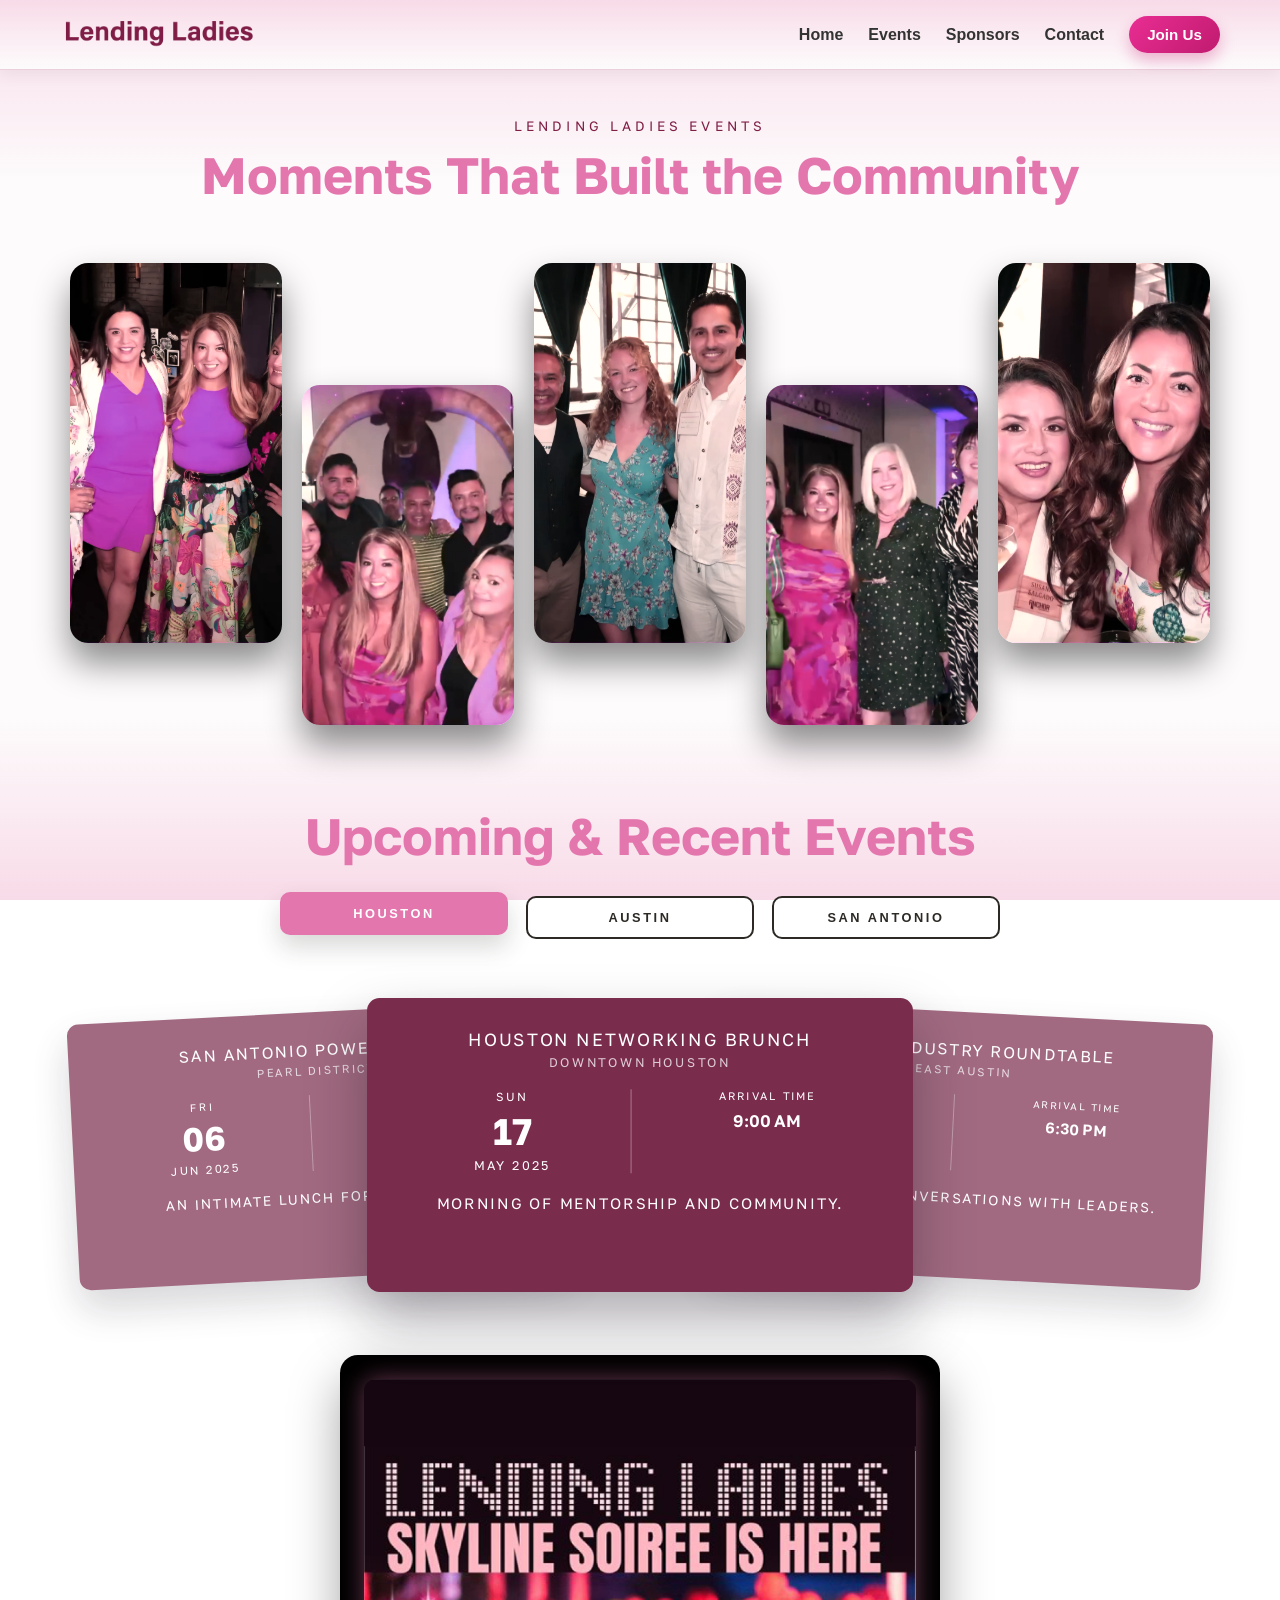
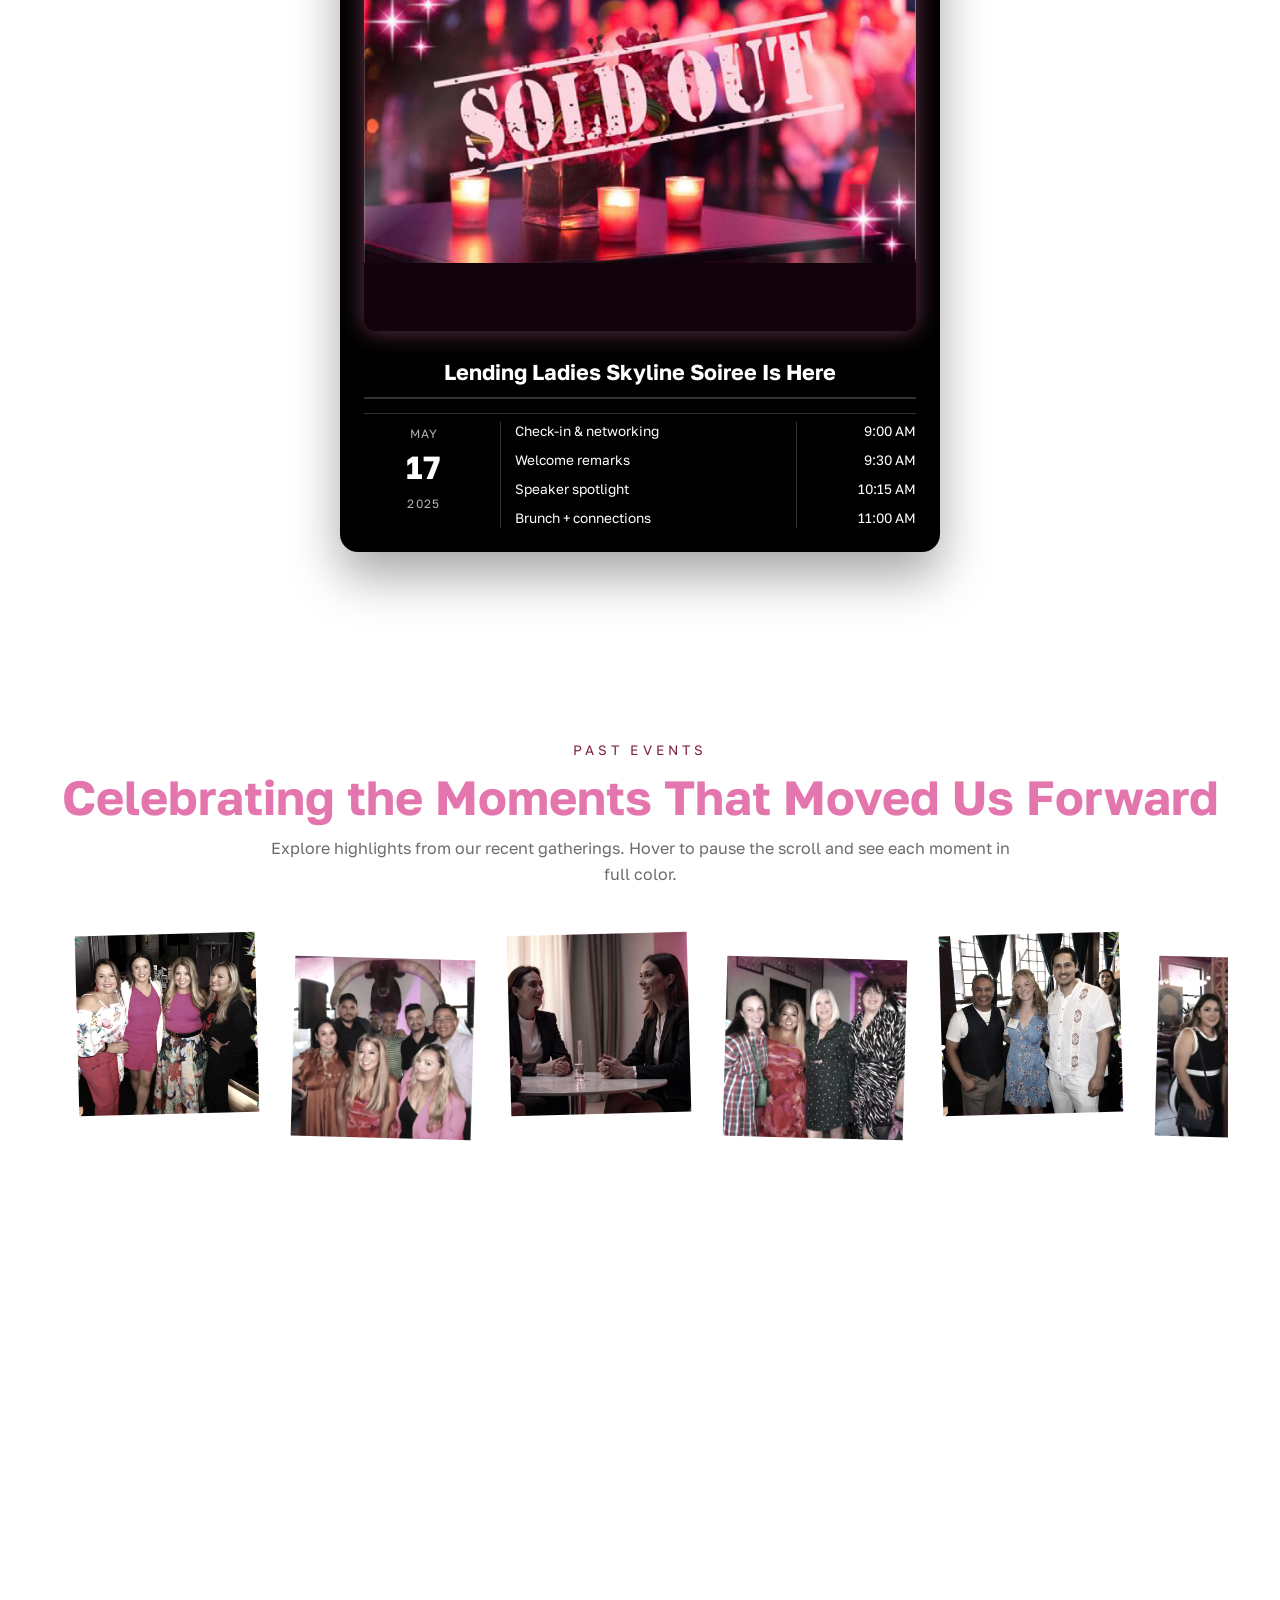
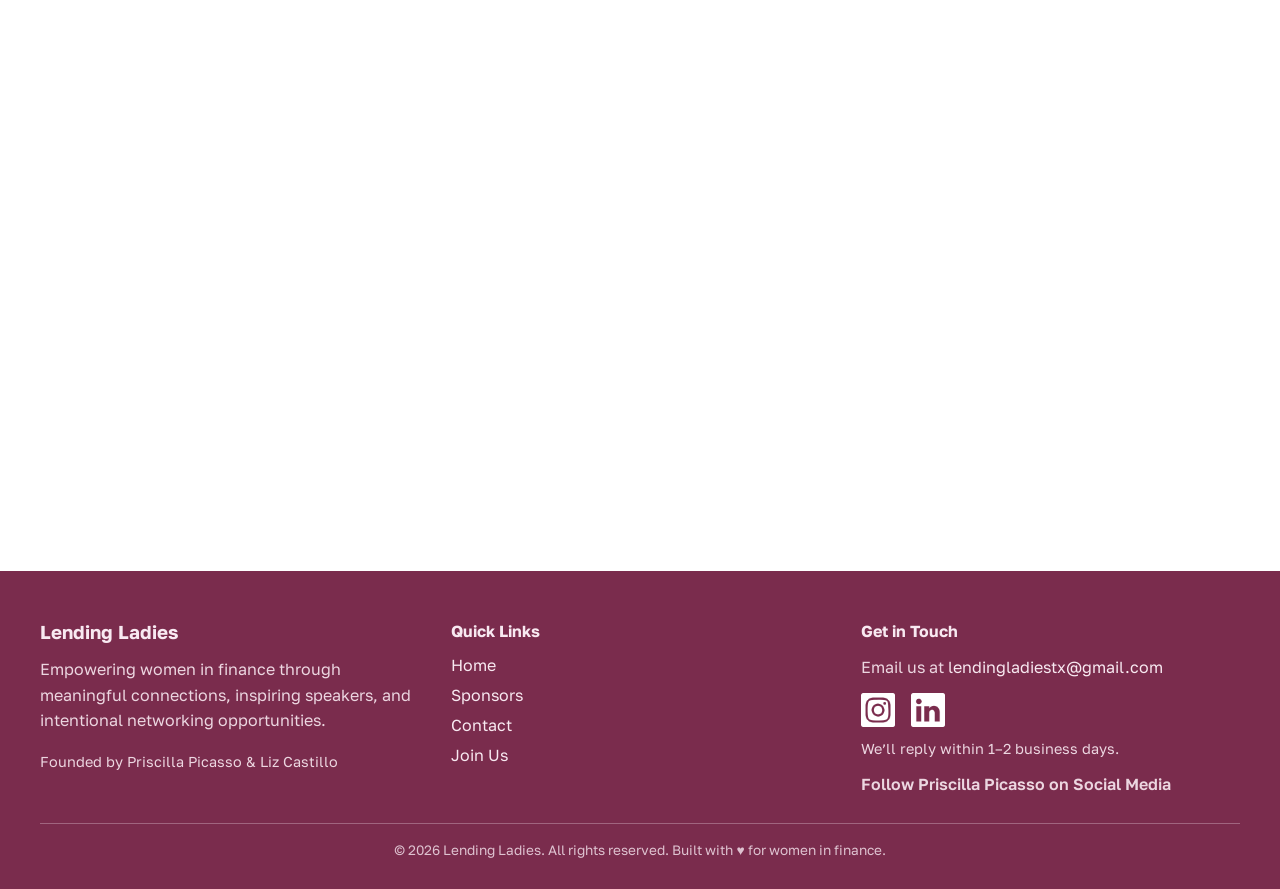
==== commit 03a883af: "Navbar en todas las pages" ====
--- a/lending-ladies-events.html
+++ b/lending-ladies-events.html
@@ -8,7 +8,29 @@
     <script src="https://www.google.com/recaptcha/api.js?onload=onRecaptchaLoad&render=explicit" async defer></script>
 </head>
 <body>
-    <a href="index.html" class="back-to-home">&#10094; HOME</a>
+    <header class="site-header">
+        <div class="nav-container">
+            <a href="index.html" class="nav-logo">
+                <img src="img/LOGo-Lending-Ladies-v2.png" alt="Lending Ladies" />
+            </a>
+
+            <button class="nav-toggle" aria-label="Open navigation menu" aria-expanded="false">
+                <span></span>
+                <span></span>
+                <span></span>
+            </button>
+
+            <div class="nav-menu">
+                <nav class="nav-links">
+                    <a href="index.html">Home</a>
+                    <a href="lending-ladies-events.html">Events</a>
+                    <a href="index.html#sponsorship-opportunities">Sponsors</a>
+                    <a href="index.html#contact">Contact</a>
+                </nav>
+                <a href="#formModal" class="nav-cta">Join Us</a>
+            </div>
+        </div>
+    </header>
 
     <main class="events-page">
         <section class="events-collage-section">
@@ -288,6 +310,8 @@
 
     <script>
         document.addEventListener('DOMContentLoaded', () => {
+            const navToggle = document.querySelector('.nav-toggle');
+            const navMenu = document.querySelector('.nav-menu');
             const thumbs = document.querySelectorAll('.past-event-thumb');
             const details = document.getElementById('past-event-details');
             if (!thumbs.length || !details) return;
@@ -310,6 +334,22 @@
             const joinLinks = document.querySelectorAll('a[href="#formModal"]');
             const joinForm = document.getElementById('joinForm');
             const recaptchaContainer = document.querySelector('.recaptcha-container');
+
+            if (navToggle && navMenu) {
+                navToggle.addEventListener('click', () => {
+                    const isOpen = navMenu.classList.toggle('open');
+                    navToggle.classList.toggle('open', isOpen);
+                    navToggle.setAttribute('aria-expanded', isOpen ? 'true' : 'false');
+                });
+
+                navMenu.querySelectorAll('a').forEach(link => {
+                    link.addEventListener('click', () => {
+                        navMenu.classList.remove('open');
+                        navToggle.classList.remove('open');
+                        navToggle.setAttribute('aria-expanded', 'false');
+                    });
+                });
+            }
 
             function openFormModal() {
                 if (formModal) {
--- a/lending-ladies-events.css
+++ b/lending-ladies-events.css
@@ -27,25 +27,148 @@
     text-decoration: none;
 }
 
-.back-to-home {
-    position: fixed;
-    top: 20px;
-    left: 20px;
-    font-size: 0.95rem;
+/* ============================================== */
+/* ====== SITE HEADER (GLOBAL) ====== */
+/* ============================================== */
+.site-header {
+    position: sticky;
+    top: 0;
+    background: linear-gradient(180deg, #f8dbe8 0%, #fdfbfc 100%);
+    z-index: 100;
+    border-bottom: 1px solid rgba(0, 0, 0, 0.05);
+    box-shadow: 0 5px 15px rgba(0, 0, 0, 0.05);
+}
+
+.nav-container {
+    max-width: 1200px;
+    margin: 0 auto;
+    padding: 15px 20px;
+    display: flex;
+    align-items: center;
+    justify-content: space-between;
+    gap: 20px;
+    font-family: Arial, sans-serif;
+    position: relative;
+}
+
+.nav-logo {
+    text-decoration: none;
+}
+
+.nav-logo img {
+    height: 35px;
+    width: auto;
+}
+
+.nav-menu {
+    position: absolute;
+    top: 100%;
+    left: 0;
+    right: 0;
+    background: linear-gradient(180deg, #f8dbe8 0%, #fdfbfc 100%);
+    padding: 20px;
+    display: none;
+    flex-direction: column;
+    gap: 20px;
+    border-bottom: 1px solid rgba(0, 0, 0, 0.05);
+}
+
+.nav-menu.open {
+    display: flex;
+}
+
+.nav-links {
+    display: flex;
+    flex-direction: column;
+    gap: 15px;
+}
+
+.nav-links a {
+    text-decoration: none;
+    color: #333333;
     font-weight: 600;
+    font-size: 1rem;
+}
+
+.nav-links a:hover {
+    color: #c01b6f;
+}
+
+.nav-cta {
+    background: linear-gradient(135deg, #e92d93, #c01b6f);
     color: #ffffff;
-    background-color: #E92D93;
-    padding: 10px 22px;
-    border-radius: 50px;
-    display: inline-flex;
-    align-items: center;
-    gap: 10px;
-    box-shadow: 0 15px 25px rgba(233, 45, 147, 0.3);
-    z-index: 10;
+    text-decoration: none;
+    padding: 12px 20px;
+    border-radius: 999px;
+    font-weight: 700;
+    font-size: 1rem;
+    text-align: center;
+    box-shadow: 0 8px 15px rgba(201, 27, 111, 0.3);
+}
+
+.nav-cta:hover {
+    filter: brightness(1.05);
+}
+
+.nav-toggle {
+    background: transparent;
+    border: none;
+    display: flex;
+    flex-direction: column;
+    gap: 4px;
+    cursor: pointer;
+    padding: 5px;
+}
+
+.nav-toggle span {
+    display: block;
+    width: 22px;
+    height: 2px;
+    background-color: #c01b6f;
+    transition: transform 0.3s ease, opacity 0.3s ease;
+}
+
+.nav-toggle.open span:nth-child(1) {
+    transform: translateY(6px) rotate(45deg);
+}
+
+.nav-toggle.open span:nth-child(2) {
+    opacity: 0;
+}
+
+.nav-toggle.open span:nth-child(3) {
+    transform: translateY(-6px) rotate(-45deg);
+}
+
+@media (min-width: 768px) {
+    .nav-toggle {
+        display: none;
+    }
+
+    .nav-menu {
+        position: static;
+        display: flex !important;
+        align-items: center;
+        flex-direction: row;
+        gap: 25px;
+        padding: 0;
+        border: none;
+        background: transparent;
+    }
+
+    .nav-links {
+        flex-direction: row;
+        gap: 25px;
+    }
+
+    .nav-cta {
+        font-size: 0.95rem;
+        padding: 10px 18px;
+    }
 }
 
 .events-page {
-    padding: 120px 24px 140px;
+    padding: 48px 24px 140px;
     flex: 1;
 }
 
@@ -460,7 +583,7 @@
 
 @media (max-width: 720px) {
     .events-page {
-        padding: 100px 18px 110px;
+        padding: 36px 18px 110px;
     }
 
     .events-collage-grid {
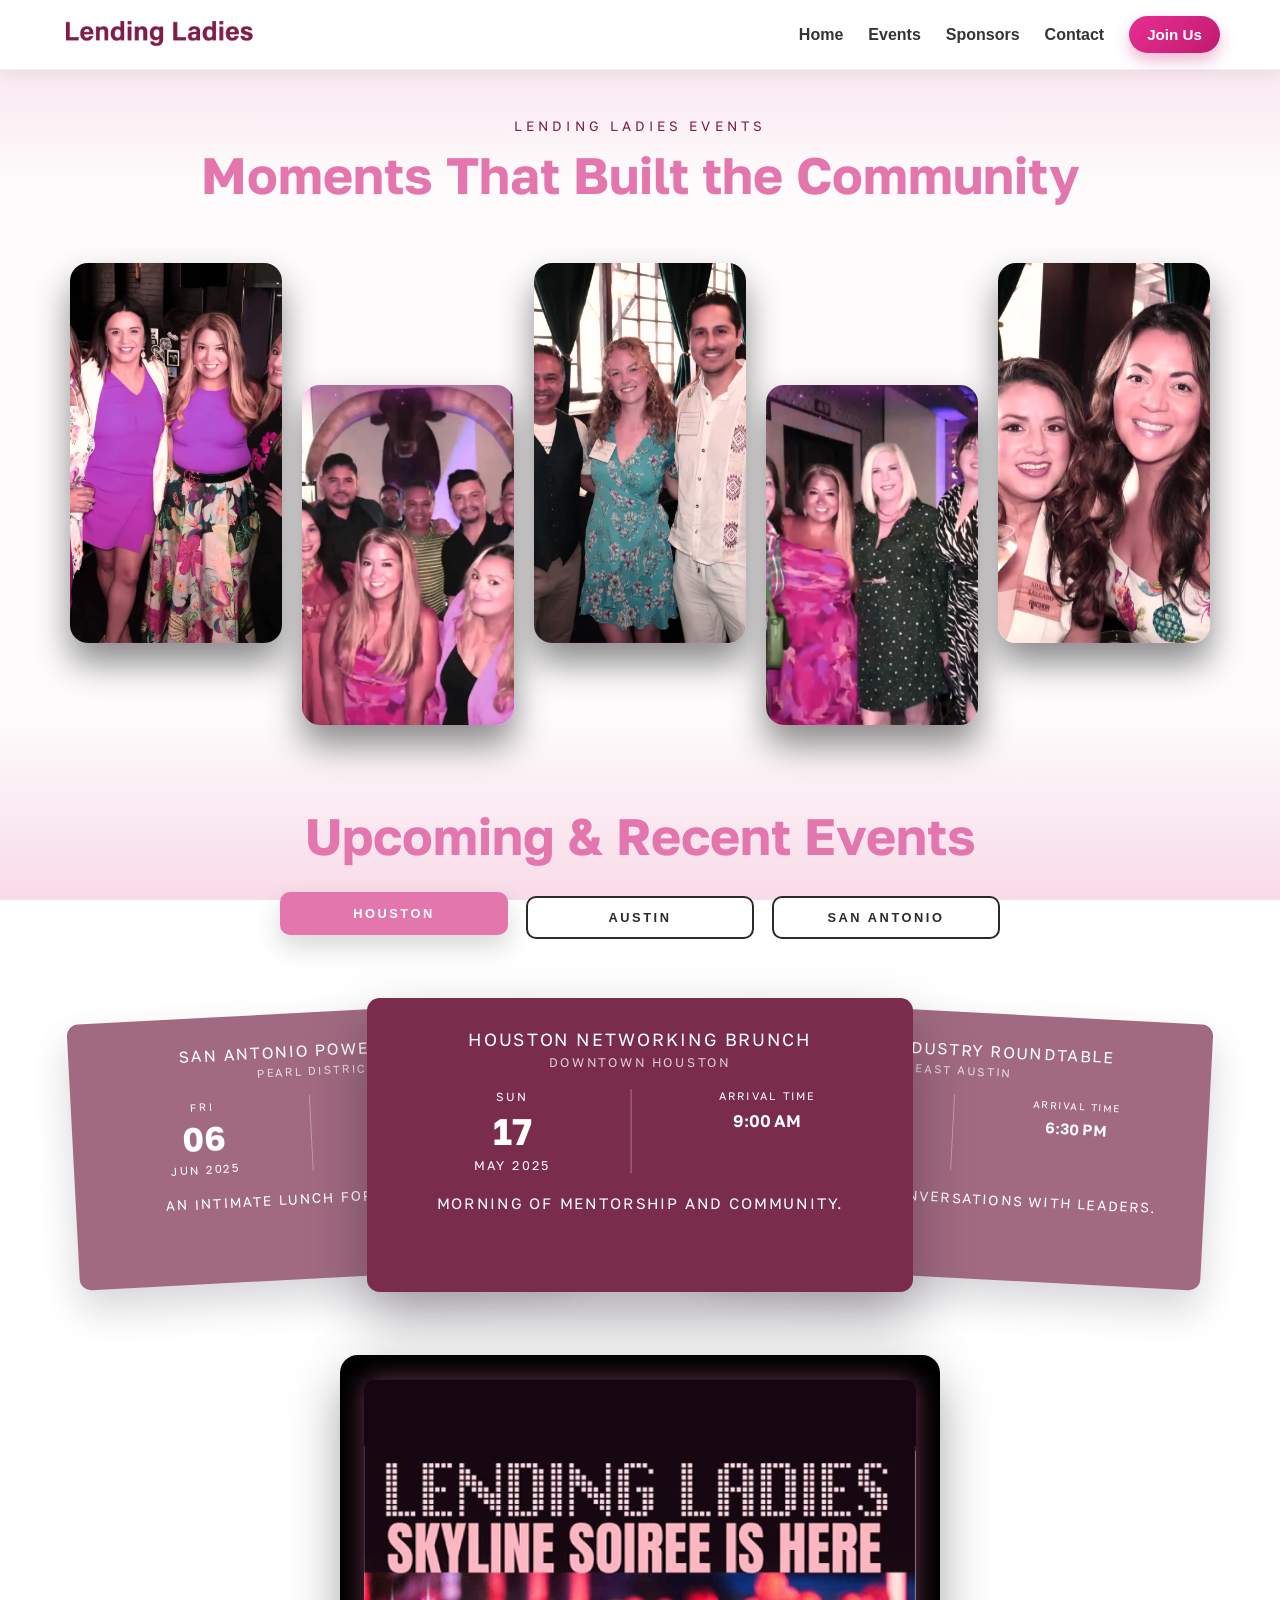
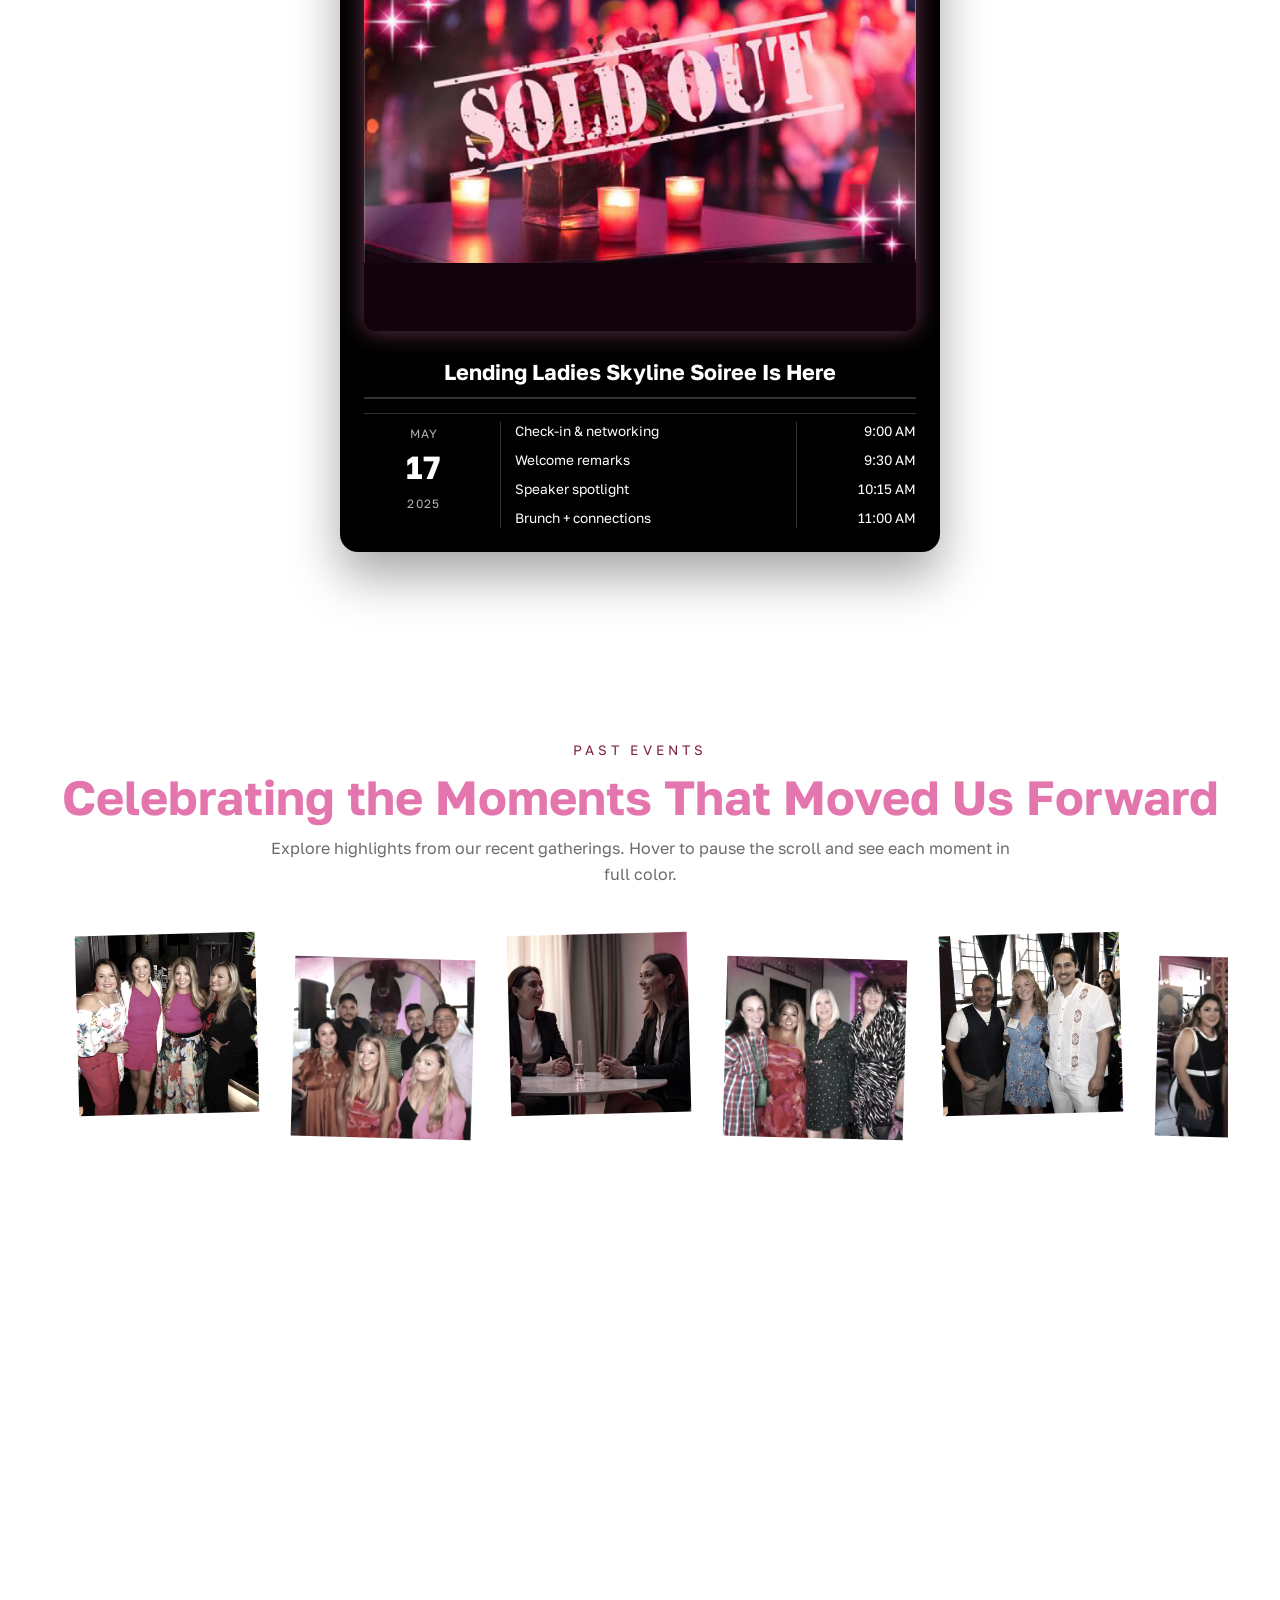
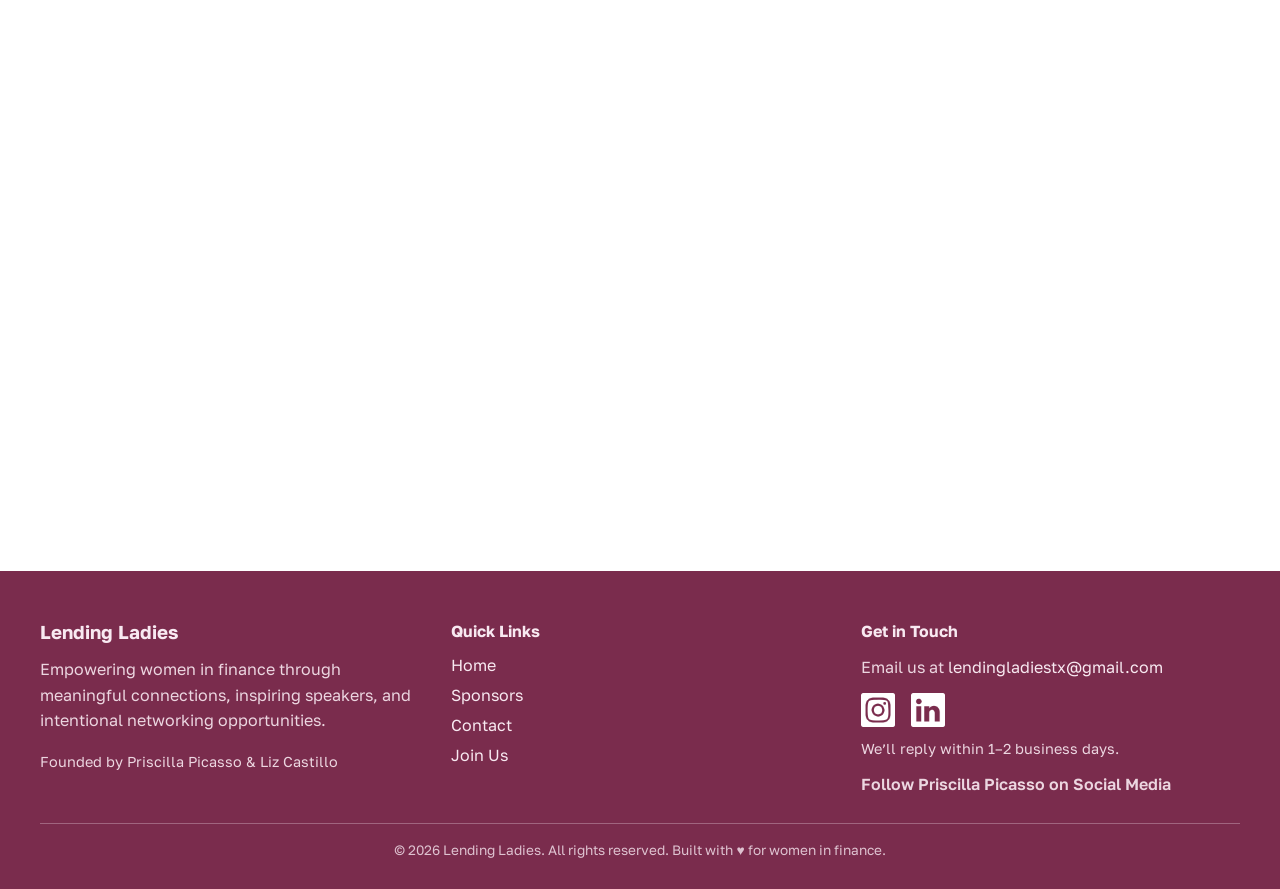
==== commit 70ca18a0: "Botones, post tabs, sponsors logos" ====
--- a/lending-ladies-events.html
+++ b/lending-ladies-events.html
@@ -63,8 +63,8 @@
             </div>
             <div class="city-tabs-controls" role="tablist" aria-label="City events">
                 <button class="city-tab active" type="button" role="tab" aria-selected="true" data-city="houston" data-post="img/Skyline-Soiree-Post.jpg" data-post-alt="Skyline Soiree post" data-title="Lending Ladies Skyline Soiree Is Here" data-month="MAY" data-day="17" data-year="2025" data-agenda="Check-in & networking|Welcome remarks|Speaker spotlight|Brunch + connections" data-times="9:00 AM|9:30 AM|10:15 AM|11:00 AM">Houston</button>
-                <button class="city-tab" type="button" role="tab" aria-selected="false" data-city="austin" data-post="img/Skyline-Soiree-Post.jpg" data-post-alt="Skyline Soiree post" data-title="Austin Industry Roundtable" data-month="MAY" data-day="21" data-year="2025" data-agenda="Doors open|Panel kickoff|Audience Q&A|Networking mixer" data-times="6:00 PM|6:30 PM|7:15 PM|8:00 PM">Austin</button>
-                <button class="city-tab" type="button" role="tab" aria-selected="false" data-city="san-antonio" data-post="img/Skyline-Soiree-Post.jpg" data-post-alt="Skyline Soiree post" data-title="San Antonio Power Lunch" data-month="JUN" data-day="06" data-year="2025" data-agenda="Welcome toast|Featured talk|Power lunch|Connection circle" data-times="12:00 PM|12:20 PM|12:45 PM|1:30 PM">San Antonio</button>
+                <button class="city-tab" type="button" role="tab" aria-selected="false" data-city="austin" data-post="img/Panel Driven Conversation - post.png" data-post-alt="Panel Driven Conversation post" data-title="Austin Industry Roundtable" data-month="MAY" data-day="21" data-year="2025" data-agenda="Doors open|Panel kickoff|Audience Q&A|Networking mixer" data-times="6:00 PM|6:30 PM|7:15 PM|8:00 PM">Austin</button>
+                <button class="city-tab" type="button" role="tab" aria-selected="false" data-city="san-antonio" data-post="img/Intimate Lunch - Post.png" data-post-alt="Intimate Lunch post" data-title="San Antonio Power Lunch" data-month="JUN" data-day="06" data-year="2025" data-agenda="Welcome toast|Featured talk|Power lunch|Connection circle" data-times="12:00 PM|12:20 PM|12:45 PM|1:30 PM">San Antonio</button>
             </div>
             <div class="city-ticket-stage" aria-live="polite">
                 <div class="city-ticket-stack">
--- a/lending-ladies-events.css
+++ b/lending-ladies-events.css
@@ -33,7 +33,7 @@
 .site-header {
     position: sticky;
     top: 0;
-    background: linear-gradient(180deg, #f8dbe8 0%, #fdfbfc 100%);
+    background: #ffffff;
     z-index: 100;
     border-bottom: 1px solid rgba(0, 0, 0, 0.05);
     box-shadow: 0 5px 15px rgba(0, 0, 0, 0.05);
@@ -65,7 +65,7 @@
     top: 100%;
     left: 0;
     right: 0;
-    background: linear-gradient(180deg, #f8dbe8 0%, #fdfbfc 100%);
+    background: #ffffff;
     padding: 20px;
     display: none;
     flex-direction: column;
